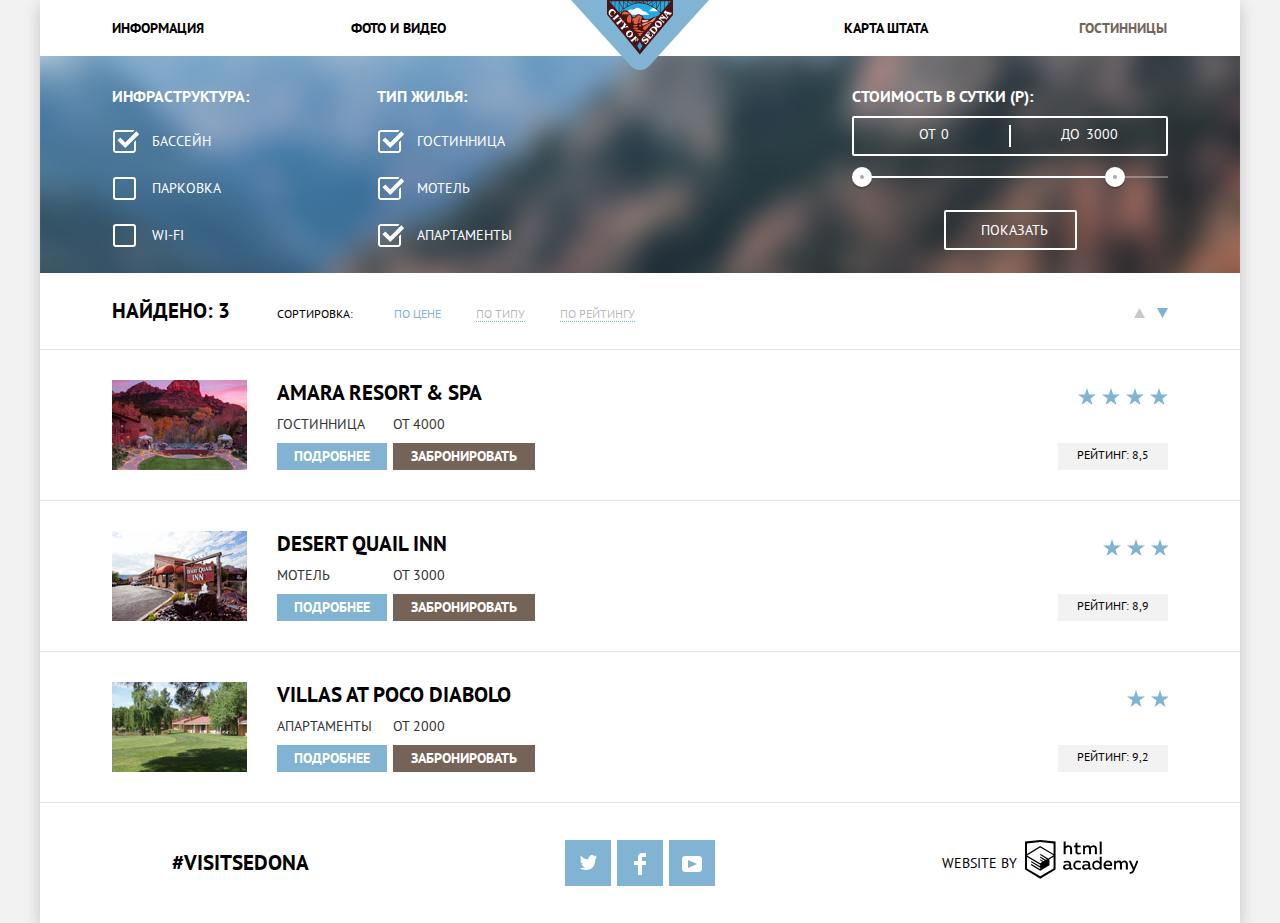
==== hotels.html @ 8a96e549 "декоративные элементы" ====
<!DOCTYPE html>
<html lang="ru">
	<head>
		<meta charset="utf-8">
		<title>HTML Academy: Седона</title>
		<link href="https://fonts.googleapis.com/css?family=PT+Sans:400,700&amp;subset=cyrillic" rel="stylesheet">
		<link href="css/normalize.css" rel="stylesheet">
		<link href="css/style.css" rel="stylesheet">
	</head>
	<body>
		<div class="container">
			<header class="page-header">
				<nav>
					<a href="index.html" aria-label="Главная страница" class="header-logo"><img src="img/logo.svg" width="138" height="70" alt="City of Sedona"></a>
					<ul class="main-navigation">
						<li><a href="#">Информация</a></li>
						<li><a href="#">Фото и видео</a></li>
						<li><a href="#">Карта штата</a></li>
						<li><a class="cite-navigation-current">Гостинницы</a></li>
					</ul>
				</nav>
			</header>

			<main>

				<h1 class="visually-hidden">Поиск отелей</h1>

				<section class="filter">
					<h2 class="visually-hidden">Фильтр поиска</h2>
					<form class="filters" action="https://echo.htmlacademy.ru" method="get">
						<div class="left-part">
							<div>
								<fieldset>
									<legend>Инфраструктура:</legend>
									<ul class="filter-checkboxes">
										<li>
											<label class="filter-checkbox">
												<input class="visually-hidden" type="checkbox" name="pool" checked>
												<svg version="1.1" xmlns="http://www.w3.org/2000/svg" xmlns:xlink="http://www.w3.org/1999/xlink" x="0px" y="0px" width="27px" height="23px" viewBox="0 0 27 23" enable-background="new 0 0 27 23" xml:space="preserve">
													<g id="Layer_1"></g>
													<g id="Layer_2">
														<g>
															<polygon points="7.285,7.486 4.456,10.315 12.239,18.098 26.171,4.166 23.343,1.337 12.239,12.439 		"/>
															<path d="M21,20c0,0.542-0.458,1-1,1H3c-0.542,0-1-0.458-1-1V3c0-0.542,0.458-1,1-1h16.908l1.585-1.585C21.051,0.158,20.545,0,20,0
																H3C1.35,0,0,1.35,0,3v17c0,1.65,1.35,3,3,3h17c1.65,0,3-1.35,3-3v-9.829l-2,2V20z"/>
														</g>
													</g>
												</svg>
												<span class="checkbox-indicator"></span>
												Бассейн
											</label>
										</li>
										<li>
											<label class="filter-checkbox">
												<input class="visually-hidden" type="checkbox" name="parking">
												<svg version="1.1" xmlns="http://www.w3.org/2000/svg" xmlns:xlink="http://www.w3.org/1999/xlink" x="0px" y="0px" width="27px" height="23px" viewBox="0 0 27 23" enable-background="new 0 0 27 23" xml:space="preserve">
													<g id="Layer_1"></g>
													<g id="Layer_2">
														<g>
															<polygon points="7.285,7.486 4.456,10.315 12.239,18.098 26.171,4.166 23.343,1.337 12.239,12.439 		"/>
															<path d="M21,20c0,0.542-0.458,1-1,1H3c-0.542,0-1-0.458-1-1V3c0-0.542,0.458-1,1-1h16.908l1.585-1.585C21.051,0.158,20.545,0,20,0
																H3C1.35,0,0,1.35,0,3v17c0,1.65,1.35,3,3,3h17c1.65,0,3-1.35,3-3v-9.829l-2,2V20z"/>
														</g>
													</g>
												</svg>
												<span class="checkbox-indicator"></span>
												Парковка
											</label>
										</li>
										<li>
											<label class="filter-checkbox">
												<input class="visually-hidden" type="checkbox" name="wifi">
												<svg version="1.1" xmlns="http://www.w3.org/2000/svg" xmlns:xlink="http://www.w3.org/1999/xlink" x="0px" y="0px" width="27px" height="23px" viewBox="0 0 27 23" enable-background="new 0 0 27 23" xml:space="preserve">
													<g id="Layer_1"></g>
													<g id="Layer_2">
														<g>
															<polygon points="7.285,7.486 4.456,10.315 12.239,18.098 26.171,4.166 23.343,1.337 12.239,12.439 		"/>
															<path d="M21,20c0,0.542-0.458,1-1,1H3c-0.542,0-1-0.458-1-1V3c0-0.542,0.458-1,1-1h16.908l1.585-1.585C21.051,0.158,20.545,0,20,0
																H3C1.35,0,0,1.35,0,3v17c0,1.65,1.35,3,3,3h17c1.65,0,3-1.35,3-3v-9.829l-2,2V20z"/>
														</g>
													</g>
												</svg>
												<span class="checkbox-indicator"></span>
												Wi-Fi
											</label>
										</li>
									</ul>
								</fieldset>
							</div>
							<div>
								<fieldset>
									<legend>Тип жилья:</legend>
									<ul class="filter-checkboxes">
										<li>
											<label class="filter-checkbox">
												<input class="visually-hidden" type="checkbox" name="hostel" checked>
												<svg version="1.1" xmlns="http://www.w3.org/2000/svg" xmlns:xlink="http://www.w3.org/1999/xlink" x="0px" y="0px" width="27px" height="23px" viewBox="0 0 27 23" enable-background="new 0 0 27 23" xml:space="preserve">
													<g id="Layer_1"></g>
													<g id="Layer_2">
														<g>
															<polygon points="7.285,7.486 4.456,10.315 12.239,18.098 26.171,4.166 23.343,1.337 12.239,12.439 		"/>
															<path d="M21,20c0,0.542-0.458,1-1,1H3c-0.542,0-1-0.458-1-1V3c0-0.542,0.458-1,1-1h16.908l1.585-1.585C21.051,0.158,20.545,0,20,0
																H3C1.35,0,0,1.35,0,3v17c0,1.65,1.35,3,3,3h17c1.65,0,3-1.35,3-3v-9.829l-2,2V20z"/>
														</g>
													</g>
												</svg>
												<span class="checkbox-indicator"></span>
												Гостинница
											</label>
										</li>
										<li>
											<label class="filter-checkbox">
												<input class="visually-hidden" type="checkbox" name="motel" checked>
												<svg version="1.1" xmlns="http://www.w3.org/2000/svg" xmlns:xlink="http://www.w3.org/1999/xlink" x="0px" y="0px" width="27px" height="23px" viewBox="0 0 27 23" enable-background="new 0 0 27 23" xml:space="preserve">
													<g id="Layer_1"></g>
													<g id="Layer_2">
														<g>
															<polygon points="7.285,7.486 4.456,10.315 12.239,18.098 26.171,4.166 23.343,1.337 12.239,12.439 		"/>
															<path d="M21,20c0,0.542-0.458,1-1,1H3c-0.542,0-1-0.458-1-1V3c0-0.542,0.458-1,1-1h16.908l1.585-1.585C21.051,0.158,20.545,0,20,0
																H3C1.35,0,0,1.35,0,3v17c0,1.65,1.35,3,3,3h17c1.65,0,3-1.35,3-3v-9.829l-2,2V20z"/>
														</g>
													</g>
												</svg>
												<span class="checkbox-indicator"></span>
												Мотель
											</label>
										</li>
										<li>
											<label class="filter-checkbox">
												<input class="visually-hidden" type="checkbox" name="apartments" checked>
												<svg version="1.1" xmlns="http://www.w3.org/2000/svg" xmlns:xlink="http://www.w3.org/1999/xlink" x="0px" y="0px" width="27px" height="23px" viewBox="0 0 27 23" enable-background="new 0 0 27 23" xml:space="preserve">
													<g id="Layer_1"></g>
													<g id="Layer_2">
														<g>
															<polygon points="7.285,7.486 4.456,10.315 12.239,18.098 26.171,4.166 23.343,1.337 12.239,12.439 		"/>
															<path d="M21,20c0,0.542-0.458,1-1,1H3c-0.542,0-1-0.458-1-1V3c0-0.542,0.458-1,1-1h16.908l1.585-1.585C21.051,0.158,20.545,0,20,0
																H3C1.35,0,0,1.35,0,3v17c0,1.65,1.35,3,3,3h17c1.65,0,3-1.35,3-3v-9.829l-2,2V20z"/>
														</g>
													</g>
												</svg>
												<span class="checkbox-indicator"></span>
												Апартаменты
											</label>
										</li>
									</ul>
								</fieldset>
							</div>
						</div>
						<div class="right-part">
							<div class="filter-range-title">Стоимость в сутки (р):</div>
							<div class="price-controls">
								<label class="min-price">от <input type="text" name="min-price" value="0"></label>
								<label class="max-price">до <input type="text" name="max-price" value="3000"></label>
							</div>
							<div class="range-controls">
								<div class="scale">
									<div class="bar"></div>
								</div>
								<div class="range-toggle range-toggle-min"></div>
								<div class="range-toggle range-toggle-max"></div>
							</div>
						<button class="btn-transparent" type="submit">Показать</button>
						</div>
					</form>
				</section>

				<section class="searching-results">
					<div class="results-preview">
						<h2 class="visually-hidden">Результаты поиска</h2>
						<strong>Найдено: 3</strong>
						<p>Сортировка:</p>
						<ul class="sorting">
							<li><a href="#" class="sorting-current">По цене</a></li>
							<li><a href="#">По типу</a></li>
							<li><a href="#">По рейтингу</a></li>
						</ul>
						<ul class="arrows">
							<li>
								<a href="#">
									<svg width="11px" height="10px">
										<polygon points="5.5,0 0,10 11,10 "/>
									</svg>
								</a>
							</li>
							<li>
								<a href="#">
									<svg width="11px" height="10px"  class="arrows-current">
										<polyline points="5.5,10 0,0 11,0 "/>
									</svg>
								</a>
							</li>
						</ul>
					</div>
					<ul class="hotels">
						<li class="amara-hotel">
							<img src="img/hotel-amara.jpg" width="135" height="90" alt="Amara Resort & SPA">
							<div class="hotel-about">
								<h3 class="hotel-name"><a href="#">Amara Resort & SPA</a></h3>
								<div class="info">
									<span>Гостинница</span>
									<span>От 4000</span>
								</div>
								<div class="bottom-string">
									<span class="details"><a href="#">Подробнее</a></span>
									<span class="reservation"><a href="#">Забронировать</a></span>
									<div class="stars-rating">
										<p class="stars-4">
											<span class="visually-hidden">4 звезды</span>
										</p>
										<p class="rating">Рейтинг: 8,5</p>
									</div>
								</div>
							</div>
						</li>
						<li class="desert-hotel">
							<img src="img/hotel-desert.jpg" width="135" height="90" alt="Desert Quail INN">
							<div class="hotel-about">
								<h3 class="hotel-name"><a href="#">Desert Quail INN</a></h3>
								<div class="info">
									<span>Мотель</span>
									<span>От 3000</span>
								</div>
								<div class="bottom-string">
									<span class="details"><a href="#">Подробнее</a></span>
									<span class="reservation"><a href="#">Забронировать</a></span>
									<div class="stars-rating">
										<p class="stars-3">
											<span class="visually-hidden">3 звезды</span>
										</p>
										<p class="rating">Рейтинг: 8,9</p>
									</div>
								</div>
							</div>
						</li>
						<li class="villas-hotel">
							<img src="img/hotel-villas.jpg" width="135" height="90" alt="Villas at Poco Diabolo">
							<div class="hotel-about">
								<h3 class="hotel-name"><a href="#">Villas at Poco Diabolo</a></h3>
								<div class="info">
									<span>Апартаменты</span>
									<span>От 2000</span>
								</div>
								<div class="bottom-string">
									<span class="details"><a href="#">Подробнее</a></span>
									<span class="reservation"><a href="#">Забронировать</a></span>
									<div class="stars-rating">
										<p class="stars-2">
											<span class="visually-hidden">2 звезды</span>
										</p>
										<p class="rating">Рейтинг: 9,2</p>
									</div>
								</div>
							</div>
						</li>
					</ul>
				</section>

			</main>

			<footer class="page-footer">
				<div class="small-phrase">
					<p><b>#visitsedona</b></p>
				</div>
				<div class="footer-social">
					<ul>
						<li>
							<a href="#" class="social-btn tw">
								<span class="visually-hidden">Twitter</span>
								<svg width="17px" height="15px">
									<path fill="#FFFFFF" d="M10.95,0.144c1.685-0.496,2.984,0.27,3.577,1.179c0.673-0.231,1.331-0.481,2.011-0.708
									c-0.004,0.861-0.522,1.513-0.857,1.768c0.685,0.17,1.304-0.491,1.304-0.491c-0.169,1-1.006,1.788-1.563,2.024
									c-0.231,6.75-3.175,11.217-10.077,11.082c-0.522,0,0.075,0-0.446,0c-0.41,0-4.164-0.46-4.898-1.887
									c2.271,0.196,3.893-0.422,4.693-1.177c-0.96-0.3-2.679-0.477-2.979-2.95C2.064,9.09,2.279,9.212,2.905,9.103
									C1.705,8.247,0.374,7.53,0.448,5.33c0.285,0.328,1.067,0.536,1.34,0.472c-0.703-0.241-1.97-3.36-0.894-4.952
									c1.818,1.854,3.735,3.606,7.152,3.773C8.254,2.33,9.183,0.793,10.95,0.144z"/>
								</svg>
							</a>
						</li>
						<li>
							<a href="#" class="social-btn fb">
								<span class="visually-hidden">Facebook</span>
								<svg width="12px" height="22px">
									<path fill="#FFFFFF" d="M12,4V0H8C5.791,0,4,1.791,4,4v4H0v4h4v10h4V12h4V8H8V4H12z"/>
								</svg>
							</a>
						</li>
						<li>
							<a href="#" class="social-btn yt">
								<span class="visually-hidden">Youtube</span>
								<svg width="20px" height="16px">
									<path fill="#FFFFFF" d="M17,0H3C1.35,0,0,1.35,0,3v10c0,1.65,1.35,3,3,3h14c1.65,0,3-1.35,3-3V3C20,1.35,18.65,0,17,0z
									 M6.027,11.998V4.002L15.014,8L6.027,11.998z"/>
								</svg>
							</a>
						</li>
					</ul>
				</div>
				<div class="copyright">
					<p>website by 
						<a href="https://htmlacademy.ru/intensive/htmlcss" class="HTMLacademy">
							<svg id="Layer_1" data-name="Layer 1" xmlns="http://www.w3.org/2000/svg" viewBox="0 0 113 39"><title>logo_name</title><path d="M401.93,351.51a2.07,2.07,0,0,0,.58-0.11v1.4a3.41,3.41,0,0,1-1.24.22,1.75,1.75,0,0,1-1.75-1,5.08,5.08,0,0,1-3.3,1.13c-1.59,0-3.06-.87-3.06-2.68,0-2.24,2.08-2.93,3.9-2.93a11.63,11.63,0,0,1,2.28.26v-0.31c0-1.09-.8-1.86-2.3-1.86a7.79,7.79,0,0,0-3.15.67v-1.79a10.72,10.72,0,0,1,3.35-.58c2.48,0,4,1.18,4,3.83v3.14A0.57,0.57,0,0,0,401.93,351.51Zm-6.76-1.19a1.42,1.42,0,0,0,1.64,1.29,3.56,3.56,0,0,0,2.53-1V349.1a10.21,10.21,0,0,0-1.9-.22C396.34,348.89,395.17,349.23,395.17,350.33Z" transform="translate(-355.09 -323.29)"/><path d="M408.15,343.91a5.29,5.29,0,0,1,2.7.67v1.79a4.28,4.28,0,0,0-2.42-.73,2.89,2.89,0,1,0,0,5.76,5.26,5.26,0,0,0,2.55-.67v1.8a6.58,6.58,0,0,1-2.9.6,4.42,4.42,0,0,1-4.72-4.54A4.54,4.54,0,0,1,408.15,343.91Z" transform="translate(-355.09 -323.29)"/><path d="M420.93,351.51a2.07,2.07,0,0,0,.58-0.11v1.4a3.41,3.41,0,0,1-1.24.22,1.75,1.75,0,0,1-1.75-1,5.08,5.08,0,0,1-3.3,1.13c-1.59,0-3.06-.87-3.06-2.68,0-2.24,2.08-2.93,3.9-2.93a11.63,11.63,0,0,1,2.28.26v-0.31c0-1.09-.8-1.86-2.3-1.86a7.79,7.79,0,0,0-3.15.67v-1.79a10.72,10.72,0,0,1,3.35-.58c2.48,0,4,1.18,4,3.83v3.14A0.57,0.57,0,0,0,420.93,351.51Zm-6.76-1.19a1.42,1.42,0,0,0,1.64,1.29,3.56,3.56,0,0,0,2.53-1V349.1a10.21,10.21,0,0,0-1.9-.22C415.33,348.89,414.17,349.23,414.17,350.33Z" transform="translate(-355.09 -323.29)"/><path d="M431.76,340.14V352.9H430v-1.39a4.07,4.07,0,0,1-3.35,1.62,4.62,4.62,0,0,1,0-9.22,4,4,0,0,1,3.15,1.37v-5.14h2ZM427,345.62a2.9,2.9,0,0,0,0,5.8,3,3,0,0,0,2.79-1.84v-2.13A3.06,3.06,0,0,0,427,345.62Z" transform="translate(-355.09 -323.29)"/><path d="M438.08,343.91c3.48,0,4.68,2.81,4.12,5.34h-6.58c0.22,1.57,1.75,2.22,3.35,2.22a6.41,6.41,0,0,0,2.77-.62v1.68a7.5,7.5,0,0,1-3.14.6c-2.68,0-5-1.53-5-4.61A4.39,4.39,0,0,1,438.08,343.91Zm0.09,1.62a2.39,2.39,0,0,0-2.57,2.26h4.85A2.06,2.06,0,0,0,438.17,345.53Z" transform="translate(-355.09 -323.29)"/><path d="M444.19,352.9v-8.75h1.73v1.09a4,4,0,0,1,2.92-1.33,3,3,0,0,1,2.73,1.4,4.33,4.33,0,0,1,3.06-1.4,3.21,3.21,0,0,1,3.32,3.52v5.47h-2v-5.41a1.67,1.67,0,0,0-1.73-1.84,2.94,2.94,0,0,0-2.17,1.18c0,0.2,0,.4,0,0.6v5.47h-2v-5.41a1.67,1.67,0,0,0-1.73-1.84,3.11,3.11,0,0,0-2.32,1.35v5.91h-2Z" transform="translate(-355.09 -323.29)"/><path d="M466.56,344.15h2l-4.1,9.93c-0.95,2.28-2.19,3-3.52,3a5,5,0,0,1-1.15-.15v-1.66a3,3,0,0,0,.89.13c0.95,0,1.66-.67,2.17-2l0.18-.44-4.16-8.82H461l3,6.6Z" transform="translate(-355.09 -323.29)"/><path d="M395.75,324.82v5a4,4,0,0,1,2.83-1.2,3.41,3.41,0,0,1,3.61,3.57v5.41h-2v-5.16a1.9,1.9,0,0,0-2-2.1,3.08,3.08,0,0,0-2.44,1.46v5.8h-2V324.82h2Z" transform="translate(-355.09 -323.29)"/><path d="M407.52,325.71v3.12h3.17v1.71h-3.17v4c0,1.15.53,1.53,1.66,1.53a4.71,4.71,0,0,0,1.77-.35v1.68a7.14,7.14,0,0,1-2.35.38,2.68,2.68,0,0,1-3-2.88v-4.38H404v-1.71h1.57v-2.64Z" transform="translate(-355.09 -323.29)"/><path d="M413.19,337.58v-8.75h1.73v1.09a4,4,0,0,1,2.92-1.33,3,3,0,0,1,2.73,1.4,4.33,4.33,0,0,1,3.06-1.4,3.21,3.21,0,0,1,3.32,3.52v5.47h-2v-5.41a1.67,1.67,0,0,0-1.73-1.84,2.94,2.94,0,0,0-2.17,1.18c0,0.2,0,.4,0,0.6v5.47h-2v-5.41a1.67,1.67,0,0,0-1.73-1.84,3.11,3.11,0,0,0-2.32,1.35v5.91h-2Z" transform="translate(-355.09 -323.29)"/><rect x="74.72" y="1.52" width="1.95" height="12.76"/><path d="M370.53,323.31l-0.16,0-15.28,1.6v28L370.37,362l15.28-9.09v-28Zm13.12,28.45-13.28,7.9-13.28-7.9V340.28l13.22,7.87,0,1.43-9.07-5.4v1.38l9.11,5.47,0,1.46-9.1-5.42v1.38l9.11,5.47h0l9.19-5.5v-1.39h0v-4.52l4.1-2.45v11.67Zm0-13.16L380,340.74h0l-1.68,1-8-4.76v1.38l6.84,4.07-0.06,0-0.15.09-1,.57-5.64-3.36v1.38l4.45,2.65-1.05.7,0,0-3.36-2v1.38l2.21,1.3-2.25,1.35-13.16-7.82,13.17-7.92h0Zm0-1.39-13.35-7.87h0l-13.2,7.86v-10.5l13.28-1.39,13.28,1.39v10.51Z" transform="translate(-355.09 -323.29)"/></svg>
							<span class="visually-hidden">HTMLacademy</span>
						</a>
					</p>
				</div>
			</footer>
		</div>
	</body>
</html>
---- css/style.css ----
body {
	margin: 0;
	padding: 0;

	font-family: "PT Sans", Arial, sans-serif;
	font-size: 14px;
	line-height: 21px;
	font-weight: 400;
	color: #333333;
	background-color: #f2f2f2;
	text-transform: uppercase;
}

.visually-hidden:not(:focus):not(:active),
input[type="checkbox"].visually-hidden,
input[type="radio"].visually-hidden {
	position: absolute;
	width: 1px;
	height: 1px;
	margin: -1px;
	border: 0;
	padding: 0;
	clip: rect(0 0 0 0);
	overflow: hidden;
}

.main-navigation,
.common-advantages,
.town-advantages,
.footer-social ul {
	padding: 0;
	margin: 0;
	list-style: none;
}

.container {
	width: 1200px;
	box-shadow: 0 5px 15px rgba(0, 1, 1, 0.2);
	margin: 0 auto;
	background-color: #ffffff;
}

.header-logo {
	position: absolute;
	left: 0;
	right: 0;
	width: 138px;
	margin: 0 auto;
}

.main-navigation {
	display: flex;
}

.main-navigation li {
	box-sizing: border-box;
	width: 239px;
	min-height: 56px;
	padding-top: 15px;
	padding-bottom: 15px;
}

.main-navigation li:nth-child(2) {
	margin-right: auto;
}

.main-navigation li:nth-child(3) {
	margin-left: auto;
}

.main-navigation li:first-child,
.main-navigation li:nth-child(2) {
	text-align: left;
	padding-left: 72px;
}

.main-navigation li:last-child,
.main-navigation li:nth-child(3) {
	text-align: right;
	padding-right: 73px;
}

.main-navigation a {
	line-height: 26px;
	font-weight: 700;
	color: #000000;
	text-decoration: none;
}

.main-navigation a:hover:not(.cite-navigation-current),
.main-navigation a:focus:not(.cite-navigation-current) {
	color: #81b3d2;
	transition: color 0.3s;
}

.main-navigation a:active:not(.cite-navigation-current) {
	color: rgba(0, 0, 0, 0.3);
}

.intro {
	padding-top: 76px;
	box-sizing: border-box;
	width: 100%;
	height: 509px;
	background-color: #1a2d35;
	background-image: url("../img/polygon.svg"), url("../img/sedona.jpg");
	background-repeat: no-repeat, no-repeat;
	background-position: 0 452px, 0 -56px;
	margin-bottom: 65px;
}

.intro img {
	display: block;
	width: 458px;
	height: 352px;
	margin: 0 auto;
}

.advantages b {
	display: block;
	width: 600px;
	text-align: center;
	margin: 0 auto;
	margin-bottom: 30px;
	font-size: 21px;
	line-height: 26px;
	font-weight: 700;
	color: #000000;
}

.advantages > p {
	font-size: 14px;
	line-height: 26px;
	font-weight: 400;
	text-align: center;
	margin-bottom: 55px;
}

.common-advantages li {
	background-color: #eeeeee;
}

.common-advantages .detailed {
	background-color: #81b3d2;
}

.town-advantages {
	background-color: #ffffff;
}

.common-advantages h3 {
	font-size: 21px;
	line-height: 21px;
	font-weight: 700;
	color: #000000;
}

.common-advantages span {
	display: block;
}

.description h3,
.description span,
.description p {
	color: #ffffff;
	text-align: center;
	margin: 0;
}

.description h3 {
	width: 155px;
	margin-bottom: 25px;
	align-self: center;
}

.description span {
	margin-bottom: 25px;
}

.detailed {
	display: flex;
	flex-wrap: wrap;
}

.detailed .description {
	display: flex;
	flex-direction: column;
	width: 33.333333%;
	box-sizing: border-box;
	padding: 50px 50px 40px 50px;
}

.detailed:nth-child(2) .description {
	padding: 48px;
}

.detailed:nth-child(2) {
	flex-direction: row-reverse;
}

.detailed img {
	width: 66.666666%;
}

.town-advantages {
	display: flex;
}

.town-advantages li {
	width: 33.3%;
	min-height: 330px;
	box-sizing: border-box;
	padding: 160px 72px 0 72px; 
	text-align: center;
	background-color: #ffffff;
	background-image: url("../img/town-advantages.png");
	background-repeat: no-repeat;
	background-position: 162px 60px;
}

.town-advantages li:nth-child(2) {
	background-position: -240px 60px;
}

.town-advantages li:last-child {
	background-position: -645px 56px;
}

.not-detailed {
	display: inline-flex;
	flex-direction: column;
	width: 33.35%;
	min-height: 256px;
	box-sizing: border-box;
	padding: 48px 50px 40px 50px;
	margin-right: -4px;
}

.not-detailed h3,
.not-detailed span,
.not-detailed p {
	text-align: center;
}

.not-detailed h3 {
	align-self: center;
	width: 150px;
}

.trip-planning {
	padding-top: 55px;
}

.trip-planning h2 {
	text-align: center;
	font-size: 30px;
	line-height: 36px;
	font-weight: 700;
	color: #000000;
}

.trip-planning p {
	text-align: center;
	font-size: 14px;
	line-height: 24px;
	font-weight: 400;
	color: #333333;
	margin-bottom: 52px;
}

.trip-planning > button {
	font-size: 21px;
	line-height: 26px;
	font-weight: 700;
	color: #ffffff;
	text-transform: inherit;
	background-color: #766357;
	border: none;
	display: block;
	margin: 0 auto;
	width: 568px;
	height: 86px;
}

.trip-planning > button:hover,
.trip-planning > button:focus {
	background-color: #604e43;
}

.trip-planning > button:active {
	color: rgba(255, 255, 255, 0.3);
	background-color: #503e33;
}

.searching-form {
	position: absolute;
	right: 0;
	left: 0;
	margin: 0 auto;
	padding: 55px;
	box-sizing: border-box;
	background-color: #ffffff;
	width: 568px;
	min-height: 395px;
	box-shadow: 0 0 15px 7px rgba(0, 0, 0, 0.15);
}

.entire-width {
	display: flex;
	justify-content: space-between;
	margin-bottom: 30px;
}

.entire-width div {
	position: relative;
}

.searching-form label {
	padding-top: 6px;
	padding-bottom: 6px;
}

.search-for-hotels label {
	font-size: 14px;
	line-height: 26px;
	font-weight: 700;
	color: #000000;
}

.search-for-hotels input {
	width: 346px;
	height: 38px;
	color: #000000;
	background-color: #f2f2f2;
	border: none;
	padding: 8px 9px 8px 13px;
	box-sizing: border-box;
}

.children-and-adults {
	display: flex;
	margin-bottom: 54px;
}

.children-and-adults .half-width {
	display: flex;
	justify-content: space-between;
	width: 50%;
	padding-right: 3px;
}

.children-and-adults .half-width:last-child {
	padding: 0;
	justify-content: flex-end;
}

.half-width:last-child label {
	margin-right: 27px;
}

.search-for-hotels input::placeholder {
	opacity: 1;
	font-size: 14px;
	line-height: 26px;
	font-weight: 700;
	color: #000000;
	text-transform: uppercase;
}

.search-for-hotels input[name="number"]::placeholder {
	text-align: center;
}

.search-for-hotels input:hover {
	background-color: #ebebeb;
}

.search-for-hotels input:active,
.search-for-hotels input:focus {
	outline: 0;
	background-color: #ffffff;
	border: 2px solid #e5e5e5;
}

.search-for-hotels button[type="button"] {
	border: 0;
	margin: 0;
	padding: 0;
	position: absolute;
}

.search-for-hotels .calendar {
	position: absolute;
	top: 7px;
	right: 7px;
	background-color: transparent;
}

.calendar svg {
	fill: #a9a9a9;
}

.calendar:hover svg,
.calendar:focus svg {
	fill: #000000;
}

.calendar:active svg {
	fill: #81b3d2;
}


.half-width .input-for-number {
	position: relative;
	display: flex;
	width: 114px;
}

.half-width input {
	width: 38px;
	margin: 0 auto;
}

.half-width .symbol {
	width: 38px;
	height: 38px;
	background-color: #f2f2f2;
}

.half-width .plus {
	position: absolute;
	top: 0px;
	left: 76px;
}

.symbol svg {
	stroke: #a9a9a9;
}

.symbol:hover svg,
.symbol:focus svg {
	stroke: #000000;
}

.symbol:active svg {
	stroke: #81b3d2;
}

.search-for-hotels input[name="number"] {
	padding: 0;
}

.search-for-hotels button[type="submit"] {
	width: 458px;
	height: 58px;
	text-transform: inherit;
	font-size: 21px;
	line-height: 26px;
	font-weight: 700;
	margin: 0 auto;
	color: #ffffff;
	background-color: #81b3d2;
	border: none;
}

.search-for-hotels button[type="submit"]:hover,
.search-for-hotels button[type="submit"]:focus {
	background-color: #669ec0;
}

.search-for-hotels button[type="submit"]:active {
	color: rgba(255, 255, 255, 0.3);
	background-color: #5496bd;
}

.map {
	width: 100%;
	height: 594px;
}

.page-footer {
	display: flex;
	box-sizing: border-box;
}

.page-footer div {
	width: 33.333333%;
	min-height: 120px;
	text-align: center;
	display: flex;
	justify-content: center;
	align-items: center;
}

.small-phrase p {
	padding: 0;
	margin: 0;
	box-sizing: border-box;
}

.page-footer b {
	font-size: 21px;
	line-height: 26px;
	font-weight: 700;
	color: #000000;
}

.footer-social ul {
	display: flex;
}

.footer-social li {
	margin-right: 6px;
}

.footer-social li:last-child {
	margin-right: 0;
}

.footer-social .social-btn {
	display: inline-block;
	box-sizing: border-box;
	text-align: center;
	width: 46px;
	height: 46px;
	background-color: #81b3d2;
}

.footer-social .tw {
	padding-top: 15px;
}

.footer-social .fb {
	padding-top: 13px;
}

.footer-social .yt {
	padding-top: 16px;
}

.footer-social .social-btn:hover,
.footer-social .social-btn:focus {
	background-color: #669ec0;
}

.footer-social .social-btn:active {
	background-color: #5496bd;
}

.social-btn:active svg {
	fill: #88b6d1;
	fill-opacity: 0.3;
}

.copyright p {
	display: flex;
	align-items: center;
	line-height: 26px;
	color: #000000;
}

.copyright a {
	margin-left: 8px;
}

.HTMLacademy svg {
	width: 113px;
	height: 39px;
	fill: #000000;
}

.HTMLacademy svg:hover,
.HTMLacademy svg:focus {
	fill: #81b3d2;
}

.HTMLacademy svg:active {
	fill: #bdbbbc;
}

.main-navigation .cite-navigation-current {
	color: #766357;
}

.filter {
	width: 100%;
	min-height: 217px;
	background-color: #5a87b0;
	background-image: url("../img/sedona-filtered.jpg");
	background-repeat: no-repeat;
	background-position: 0 -56px;
	background-size: cover;
}

.filters {
	display: flex;
	justify-content: space-between;
	padding-top: 30px;
	padding-left: 72px;
	padding-right: 72px;
	box-sizing: border-box;
}

.left-part {
	display: flex;
}

.right-part {
	width: 316px;
	margin: ;
	color: #ffffff;
}

.filter-range-title {
	margin-bottom: 9px;
	font-weight: 600;
	font-size: 16px;
	line-height: 21px;
}

.price-controls {
	position: relative;
	height: 36px;
	margin-bottom: 20px;
	font-size: 0;
	border: 2px solid #ffffff;
	border-radius: 2px;
}

.price-controls::after {
	content: "";
	position: absolute;
	top: 50%;
	left: 50%;
	width: 2px;
	height: 22px;
	background: #ffffff;
	transform: translate(-50%, -50%);
}

.price-controls label {
	display: inline-block;
	font-size: 14px;
	line-height: 38px;
	cursor: pointer;
}

.price-controls .min-price {
	margin-top: 5px;
	width: 90px;
	padding-left: 65px;
}

.price-controls .max-price {
	width: 90px;
	padding-left: 52px;
}

.price-controls input {
	width: 50px;
	margin: 0;
	color: inherit;
	font: inherit;
	background: none;
	border: none;
}

.range-controls {
	position: relative;
	margin-bottom: 32px;
}

.range-controls .scale {
	height: 2px;
	background: rgba(255, 255, 255, 0.3);
}

.range-controls .bar {
	width: 80%;
	height: 2px;
	background: #ffffff;
}

.range-toggle {
	position: absolute;
	top: -9px;
	width: 4px;
	height: 4px;
	background: #ababab;
	border: 8px solid #ffffff;
	border-radius: 50%;
	box-shadow: 0 2px 1px 0 rgba(0, 1, 1, 0.2);
	cursor: pointer;
}

.range-toggle:hover {
	transform: scale(1.1);
}

.range-toggle-min {
	left: 0;
}

.range-toggle-max {
	left: 80%;
}

.btn-transparent {
	display: block;
	margin: 0 auto;
	padding: 6px 35px;
	font-size: 14px;
	line-height: 20px;
	color: #ffffff;
	text-transform: uppercase;
	background: transparent;
	border: 2px solid #ffffff;
	border-radius: 2px;
	cursor: pointer;
}

.btn-transparent:hover {
	color: #000000;
	background: #ffffff;
}

.filters fieldset {
	border: 0;
	margin: 0;
	padding: 0;
}

.left-part fieldset {
	width: 195px;
	margin-right: 70px;
}

.filters legend {
	font-size: 16px;
	line-height: 21px;
	font-weight: 700;
	color: #ffffff;
}

.filters label {
	font-size: 14px;
	line-height: 21px;
	font-weight: 400;
	color: #ffffff;
}

.filters .filter-checkboxes {
	list-style: none;
	display: flex;
	flex-direction: column;
	justify-content: space-between;
	min-height: 115px;
	margin-top: 24px;
	margin-bottom: 0;
}

.filters button {
	text-transform: uppercase;
	color: #ffffff;
	background-color: transparent;
	border: 2px solid #ffffff;
	margin-left: auto;
	margin-right: auto;
	width: 133px;
	height: 40px;
	box-sizing: border-box;
}

.filters button:hover,
.filters button:focus {
	color: #000000;
	background-color: #ffffff;
}

.filter-checkbox {
	position: relative;
}

.filter-checkbox input[type="checkbox"] ~ .checkbox-indicator {
	position: absolute;
	top: -2px;
	left: -39px;
	width: 19px;
	height: 19px;
	border: 2px solid #ffffff;
	border-radius: 3px;
}

/*.filter-checkbox input[type="checkbox"]:checked + .checkbox-indicator::before {
	content: "";
	position: absolute;
	top: 6px;
	left: 6px;
	width: 26px;
	height: 5px;
	background-color: #ffffff;
	transform: rotate(-45deg);
}

.filter-checkbox input[type="checkbox"]:checked + .checkbox-indicator::after {
	content: "";
	position: absolute;
	top: 5.7px;
	left: 3.9px;
	width: 5px;
	height: 10px;
	background-color: #ffffff;
	transform: rotate(-45deg);
}*/

.filter-checkbox svg {
	display: none;
}

.filter-checkbox input[type="checkbox"]:checked + svg {
	display: block;
	position: absolute;
	top: -2px;
	left: -39px;
	fill: #ffffff;
}

.filter-checkbox input[type="checkbox"]:checked ~ .checkbox-indicator {
	border: none;
}

.filter-checkbox input[type="checkbox"]:disabled ~ .checkbox-indicator {
	border-color: #6a6a6a;
}

.filter-checkbox input[type="checkbox"]:disabled ~ svg {
	fill: #6a6a6a;
}

.results-preview {
	display: flex;
	align-items: baseline;
	padding: 25px 72px;
	box-sizing: border-box;
	border-bottom: 1px solid #e5e5e5;
}

.results-preview ul,
.results-preview p,
.results-preview strong {
	padding: 0;
	margin: 0;
}

.results-preview ul {
	display: flex;
}

.searching-results strong {
	font-size: 21px;
	line-height: 26px;
	font-weight: 700;
	color: #000000;
	margin-right: 47px;
}

.searching-results p {
	font-size: 12px;
	line-height: 18px;
	color: #000000;
	margin-right: 41px;
}

.sorting li {
	margin-right: 35px;
}

.sorting li:last-child {
	margin-right: 0;
}

.sorting,
.arrows,
.hotels {
	list-style: none;
}

.sorting a {
	text-decoration: none;
	font-size: 12px;
	line-height: 18px;
	color: rgba(0, 0, 0, 0.3);
	border-bottom: 1px dotted #81b3d2;
}

.sorting a:hover,
.sorting a:focus {
	color: #81b3d2;
}

.sorting a:active {
	border: none;
	color: #000000;
}

.sorting .sorting-current {
	color: #81b3d2;
	border: none;
}

.results-preview .arrows {
	margin-left: auto;
}

.arrows li:first-child {
	margin-right: 12px;
}

.arrows svg {
	fill: #cacaca;
}

.arrows svg:hover,
.arrows svg:focus {
	fill: #231f20;
}

.arrows svg:active,
.arrows .arrows-current {
	fill: #81b3d2;
}

.hotels {
	padding: 0;
	margin: 0;
}

.hotels li {
	display: flex;
	padding: 30px 72px;
	border-bottom: 1px solid #e5e5e5;
}

.hotels img {
	width: 135px;
	height: 90px;
	margin-right: 30px;
}

.hotel-about {
	flex-grow: 1;
	display: flex;
	flex-direction: column;
	justify-content: space-between;
	position: relative;
}

.hotel-about .hotel-name {
	margin: 0;
	margin-right: auto;
}

.hotel-name a {
	font-size: 21px;
	line-height: 26px;
	font-weight: 700;
	color: #000000;
	text-decoration: none;
}

.hotel-name a:hover,
.hotel-name a:focus {
	color: #81b3d2;
}

.hotel-name a:active {
	color: rgba(0, 0, 0, 0.3);
}

.info {
	display: flex;
}

.info span {
	display: inline-block;
	width: 110px;
	margin-right: 6px;
}

.bottom-string {
	display: flex;
}

.details {
	margin-right: 6px;
}

.details a {
	display: block;
	width: 110px;
	height: 27px;
	text-align: center;
	font-weight: 700;
	color: #ffffff;
	background-color: #81b3d2;
	padding: 3px 0;
	box-sizing: border-box;
	text-decoration: none;
}

.details a:hover,
.details a:focus {
	background-color: #669ec0;
}

.details a:active {
	color: rgba(255, 255, 255, 0.3);
	background-color: #5496bd;
}

.reservation a {
	display: block;
	width: 142px;
	height: 27px;
	text-align: center;
	font-weight: 700;
	color: #ffffff;
	background-color: #766357;
	padding: 3px 0;
	box-sizing: border-box;
	text-decoration: none;
}

.reservation a:hover,
.reservation a:focus {
	background-color: #604e43;
}

.reservation a:active {
	color: rgba(255, 255, 255, 0.3);
	background-color: #503e33;
}

.bottom-string .stars-rating {
	position: relative;
	margin-left: auto;
	display: block;
	width: 110px;
	height: 27px;
	padding: 3px 0;
	box-sizing: border-box;
	text-align: center;
	color: #666666;
	background-color: #f2f2f2;
}

.stars-rating p {
	margin: 0;
}

.stars-4 {
	position: absolute;
	top: -55px;
	right: 0px;
	width: 90px;
	height: 17px;
	background-image:
		url(../img/star.svg),
		url(../img/star.svg),
		url(../img/star.svg),
		url(../img/star.svg);
	background-repeat: no-repeat;
	background-position:
		0 0,
		24px 0,
		48px 0,
		72px 0;
}

.stars-3 {
	position: absolute;
	top: -55px;
	right: 0px;
	width: 65px;
	height: 17px;
	background-image:
		url(../img/star.svg),
		url(../img/star.svg),
		url(../img/star.svg);
	background-repeat: no-repeat;
	background-position:
		0 0,
		24px 0,
		48px 0;
}

.stars-2 {
	position: absolute;
	top: -55px;
	right: 0px;
	width: 41px;
	height: 17px;
	background-image:
		url(../img/star.svg),
		url(../img/star.svg);
	background-repeat: no-repeat;
	background-position:
		0 0,
		24px 0;
}
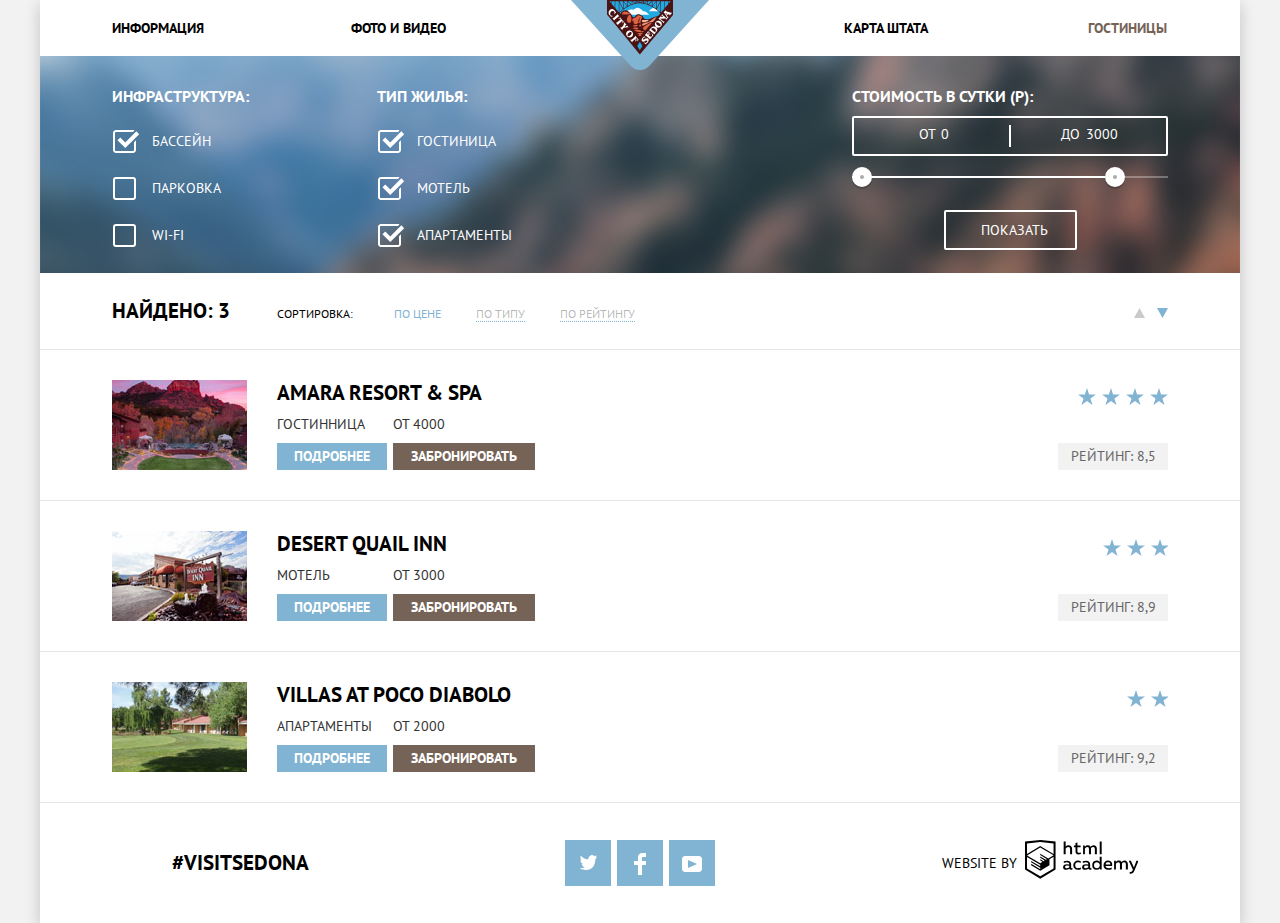
==== commit 32284f2b: "Доработки" ====
--- a/hotels.html
+++ b/hotels.html
@@ -16,7 +16,7 @@
 						<li><a href="#">Информация</a></li>
 						<li><a href="#">Фото и видео</a></li>
 						<li><a href="#">Карта штата</a></li>
-						<li><a class="cite-navigation-current">Гостинницы</a></li>
+						<li><a class="cite-navigation-current">Гостиницы</a></li>
 					</ul>
 				</nav>
 			</header>
@@ -37,8 +37,8 @@
 											<label class="filter-checkbox">
 												<input class="visually-hidden" type="checkbox" name="pool" checked>
 												<svg version="1.1" xmlns="http://www.w3.org/2000/svg" xmlns:xlink="http://www.w3.org/1999/xlink" x="0px" y="0px" width="27px" height="23px" viewBox="0 0 27 23" enable-background="new 0 0 27 23" xml:space="preserve">
-													<g id="Layer_1"></g>
-													<g id="Layer_2">
+													<g></g>
+													<g>
 														<g>
 															<polygon points="7.285,7.486 4.456,10.315 12.239,18.098 26.171,4.166 23.343,1.337 12.239,12.439 		"/>
 															<path d="M21,20c0,0.542-0.458,1-1,1H3c-0.542,0-1-0.458-1-1V3c0-0.542,0.458-1,1-1h16.908l1.585-1.585C21.051,0.158,20.545,0,20,0
@@ -54,8 +54,8 @@
 											<label class="filter-checkbox">
 												<input class="visually-hidden" type="checkbox" name="parking">
 												<svg version="1.1" xmlns="http://www.w3.org/2000/svg" xmlns:xlink="http://www.w3.org/1999/xlink" x="0px" y="0px" width="27px" height="23px" viewBox="0 0 27 23" enable-background="new 0 0 27 23" xml:space="preserve">
-													<g id="Layer_1"></g>
-													<g id="Layer_2">
+													<g></g>
+													<g>
 														<g>
 															<polygon points="7.285,7.486 4.456,10.315 12.239,18.098 26.171,4.166 23.343,1.337 12.239,12.439 		"/>
 															<path d="M21,20c0,0.542-0.458,1-1,1H3c-0.542,0-1-0.458-1-1V3c0-0.542,0.458-1,1-1h16.908l1.585-1.585C21.051,0.158,20.545,0,20,0
@@ -71,8 +71,8 @@
 											<label class="filter-checkbox">
 												<input class="visually-hidden" type="checkbox" name="wifi">
 												<svg version="1.1" xmlns="http://www.w3.org/2000/svg" xmlns:xlink="http://www.w3.org/1999/xlink" x="0px" y="0px" width="27px" height="23px" viewBox="0 0 27 23" enable-background="new 0 0 27 23" xml:space="preserve">
-													<g id="Layer_1"></g>
-													<g id="Layer_2">
+													<g></g>
+													<g>
 														<g>
 															<polygon points="7.285,7.486 4.456,10.315 12.239,18.098 26.171,4.166 23.343,1.337 12.239,12.439 		"/>
 															<path d="M21,20c0,0.542-0.458,1-1,1H3c-0.542,0-1-0.458-1-1V3c0-0.542,0.458-1,1-1h16.908l1.585-1.585C21.051,0.158,20.545,0,20,0
@@ -95,25 +95,25 @@
 											<label class="filter-checkbox">
 												<input class="visually-hidden" type="checkbox" name="hostel" checked>
 												<svg version="1.1" xmlns="http://www.w3.org/2000/svg" xmlns:xlink="http://www.w3.org/1999/xlink" x="0px" y="0px" width="27px" height="23px" viewBox="0 0 27 23" enable-background="new 0 0 27 23" xml:space="preserve">
-													<g id="Layer_1"></g>
-													<g id="Layer_2">
-														<g>
-															<polygon points="7.285,7.486 4.456,10.315 12.239,18.098 26.171,4.166 23.343,1.337 12.239,12.439 		"/>
-															<path d="M21,20c0,0.542-0.458,1-1,1H3c-0.542,0-1-0.458-1-1V3c0-0.542,0.458-1,1-1h16.908l1.585-1.585C21.051,0.158,20.545,0,20,0
-																H3C1.35,0,0,1.35,0,3v17c0,1.65,1.35,3,3,3h17c1.65,0,3-1.35,3-3v-9.829l-2,2V20z"/>
-														</g>
-													</g>
-												</svg>
-												<span class="checkbox-indicator"></span>
-												Гостинница
+													<g></g>
+													<g>
+														<g>
+															<polygon points="7.285,7.486 4.456,10.315 12.239,18.098 26.171,4.166 23.343,1.337 12.239,12.439 		"/>
+															<path d="M21,20c0,0.542-0.458,1-1,1H3c-0.542,0-1-0.458-1-1V3c0-0.542,0.458-1,1-1h16.908l1.585-1.585C21.051,0.158,20.545,0,20,0
+																H3C1.35,0,0,1.35,0,3v17c0,1.65,1.35,3,3,3h17c1.65,0,3-1.35,3-3v-9.829l-2,2V20z"/>
+														</g>
+													</g>
+												</svg>
+												<span class="checkbox-indicator"></span>
+												Гостиница
 											</label>
 										</li>
 										<li>
 											<label class="filter-checkbox">
 												<input class="visually-hidden" type="checkbox" name="motel" checked>
 												<svg version="1.1" xmlns="http://www.w3.org/2000/svg" xmlns:xlink="http://www.w3.org/1999/xlink" x="0px" y="0px" width="27px" height="23px" viewBox="0 0 27 23" enable-background="new 0 0 27 23" xml:space="preserve">
-													<g id="Layer_1"></g>
-													<g id="Layer_2">
+													<g></g>
+													<g>
 														<g>
 															<polygon points="7.285,7.486 4.456,10.315 12.239,18.098 26.171,4.166 23.343,1.337 12.239,12.439 		"/>
 															<path d="M21,20c0,0.542-0.458,1-1,1H3c-0.542,0-1-0.458-1-1V3c0-0.542,0.458-1,1-1h16.908l1.585-1.585C21.051,0.158,20.545,0,20,0
@@ -129,8 +129,8 @@
 											<label class="filter-checkbox">
 												<input class="visually-hidden" type="checkbox" name="apartments" checked>
 												<svg version="1.1" xmlns="http://www.w3.org/2000/svg" xmlns:xlink="http://www.w3.org/1999/xlink" x="0px" y="0px" width="27px" height="23px" viewBox="0 0 27 23" enable-background="new 0 0 27 23" xml:space="preserve">
-													<g id="Layer_1"></g>
-													<g id="Layer_2">
+													<g></g>
+													<g>
 														<g>
 															<polygon points="7.285,7.486 4.456,10.315 12.239,18.098 26.171,4.166 23.343,1.337 12.239,12.439 		"/>
 															<path d="M21,20c0,0.542-0.458,1-1,1H3c-0.542,0-1-0.458-1-1V3c0-0.542,0.458-1,1-1h16.908l1.585-1.585C21.051,0.158,20.545,0,20,0
@@ -184,7 +184,7 @@
 							</li>
 							<li>
 								<a href="#">
-									<svg width="11px" height="10px"  class="arrows-current">
+									<svg width="11px" height="10px" class="arrows-current">
 										<polyline points="5.5,10 0,0 11,0 "/>
 									</svg>
 								</a>
@@ -257,7 +257,7 @@
 
 			</main>
 
-			<footer class="page-footer">
+			<footer class="inner-page-footer">
 				<div class="small-phrase">
 					<p><b>#visitsedona</b></p>
 				</div>
--- a/css/style.css
+++ b/css/style.css
@@ -479,11 +479,22 @@
 }
 
 .page-footer {
-	display: flex;
-	box-sizing: border-box;
-}
-
-.page-footer div {
+	position: absolute;
+	margin-top: -120px;
+	width: 1200px;
+	min-height: 120px;
+	background-color: rgba(255, 255, 255, 0.9);
+	display: flex;
+	box-sizing: border-box;
+}
+
+.inner-page-footer {
+	display: flex;
+	box-sizing: border-box;
+}
+
+.page-footer div,
+.inner-page-footer div {
 	width: 33.333333%;
 	min-height: 120px;
 	text-align: center;
@@ -498,7 +509,8 @@
 	box-sizing: border-box;
 }
 
-.page-footer b {
+.page-footer b,
+.inner-page-footer b {
 	font-size: 21px;
 	line-height: 26px;
 	font-weight: 700;
@@ -1109,3 +1121,9 @@
 		24px 0;
 }
 
+.stars-rating .rating {
+	font-size: 14px;
+	line-height: 21px;
+	color: #666666;
+}
+
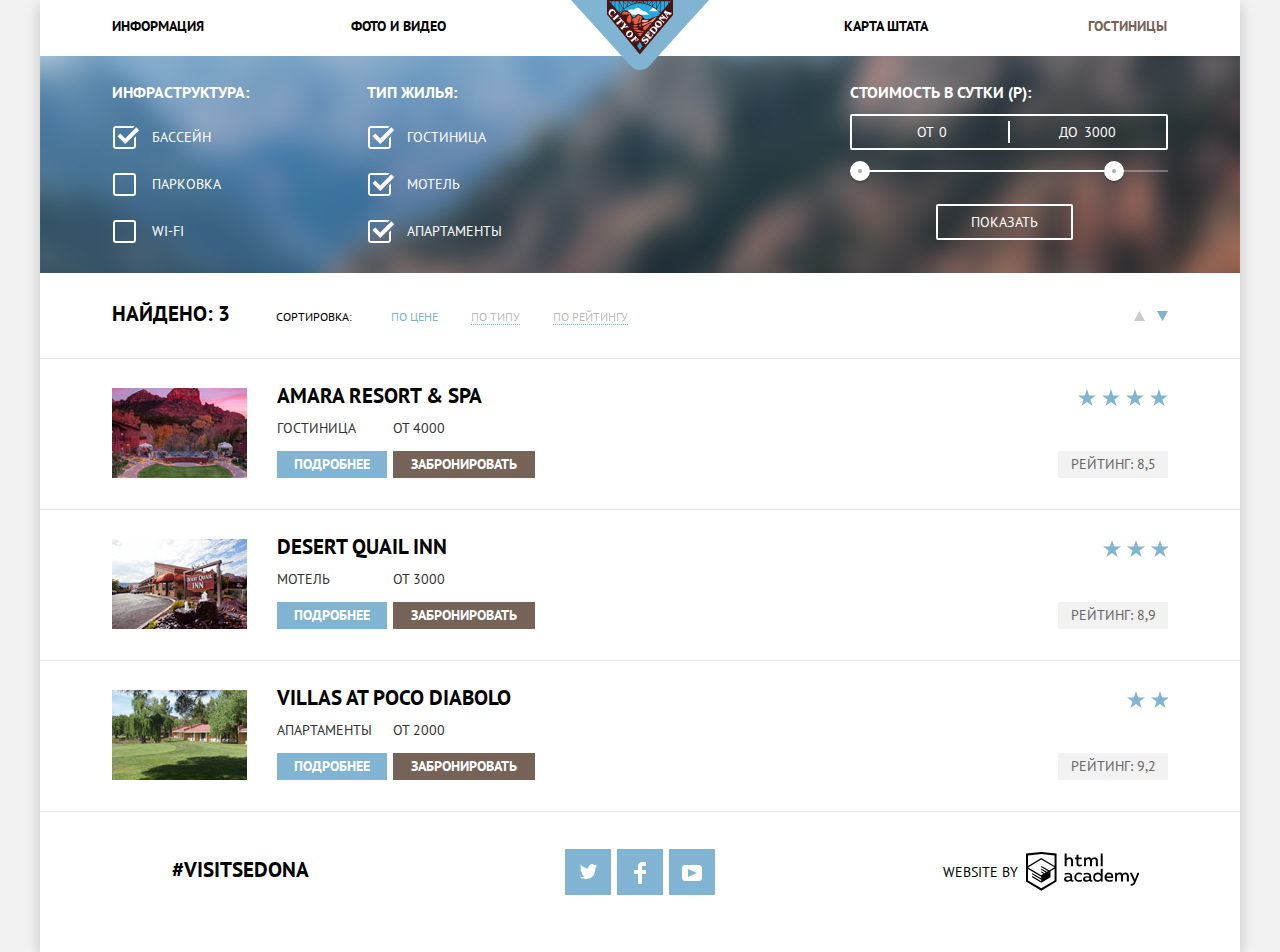
==== commit b2130128: "pixel perfect в отелях" ====
--- a/hotels.html
+++ b/hotels.html
@@ -159,7 +159,7 @@
 								<div class="range-toggle range-toggle-min"></div>
 								<div class="range-toggle range-toggle-max"></div>
 							</div>
-						<button class="btn-transparent" type="submit">Показать</button>
+							<button class="btn-transparent" type="submit">Показать</button>
 						</div>
 					</form>
 				</section>
@@ -197,7 +197,7 @@
 							<div class="hotel-about">
 								<h3 class="hotel-name"><a href="#">Amara Resort & SPA</a></h3>
 								<div class="info">
-									<span>Гостинница</span>
+									<span>Гостиница</span>
 									<span>От 4000</span>
 								</div>
 								<div class="bottom-string">
--- a/css/style.css
+++ b/css/style.css
@@ -35,7 +35,8 @@
 
 .container {
 	width: 1200px;
-	box-shadow: 0 5px 15px rgba(0, 1, 1, 0.2);
+	-webkit-box-shadow: 0 5px 15px rgba(0, 1, 1, 0.2);
+			box-shadow: 0 5px 15px rgba(0, 1, 1, 0.2);
 	margin: 0 auto;
 	background-color: #ffffff;
 }
@@ -49,14 +50,17 @@
 }
 
 .main-navigation {
+	display: -webkit-box;
+	display: -ms-flexbox;
 	display: flex;
 }
 
 .main-navigation li {
-	box-sizing: border-box;
+	-webkit-box-sizing: border-box;
+			box-sizing: border-box;
 	width: 239px;
 	min-height: 56px;
-	padding-top: 15px;
+	padding-top: 13px;
 	padding-bottom: 15px;
 }
 
@@ -90,6 +94,8 @@
 .main-navigation a:hover:not(.cite-navigation-current),
 .main-navigation a:focus:not(.cite-navigation-current) {
 	color: #81b3d2;
+	-webkit-transition: color 0.3s;
+	-o-transition: color 0.3s;
 	transition: color 0.3s;
 }
 
@@ -99,14 +105,15 @@
 
 .intro {
 	padding-top: 76px;
-	box-sizing: border-box;
+	-webkit-box-sizing: border-box;
+			box-sizing: border-box;
 	width: 100%;
 	height: 509px;
 	background-color: #1a2d35;
 	background-image: url("../img/polygon.svg"), url("../img/sedona.jpg");
 	background-repeat: no-repeat, no-repeat;
-	background-position: 0 452px, 0 -56px;
-	margin-bottom: 65px;
+	background-position: 0 452px, 0 -55px;
+	margin-bottom: 58px;
 }
 
 .intro img {
@@ -121,7 +128,7 @@
 	width: 600px;
 	text-align: center;
 	margin: 0 auto;
-	margin-bottom: 30px;
+	margin-bottom: 27px;
 	font-size: 21px;
 	line-height: 26px;
 	font-weight: 700;
@@ -133,7 +140,7 @@
 	line-height: 26px;
 	font-weight: 400;
 	text-align: center;
-	margin-bottom: 55px;
+	margin-bottom: 52px;
 }
 
 .common-advantages li {
@@ -170,32 +177,42 @@
 .description h3 {
 	width: 155px;
 	margin-bottom: 25px;
-	align-self: center;
+	-ms-flex-item-align: center;
+		-ms-grid-row-align: center;
+		align-self: center;
 }
 
 .description span {
-	margin-bottom: 25px;
+	margin-bottom: 20px;
 }
 
 .detailed {
-	display: flex;
-	flex-wrap: wrap;
+	display: -webkit-box;
+	display: -ms-flexbox;
+	display: flex;
+	-ms-flex-wrap: wrap;
+		flex-wrap: wrap;
 }
 
 .detailed .description {
-	display: flex;
-	flex-direction: column;
+	display: -webkit-box;
+	display: -ms-flexbox;
+	display: flex;
+	-webkit-box-orient: vertical;
+	-webkit-box-direction: normal;
+		-ms-flex-direction: column;
+			flex-direction: column;
 	width: 33.333333%;
-	box-sizing: border-box;
-	padding: 50px 50px 40px 50px;
-}
-
-.detailed:nth-child(2) .description {
-	padding: 48px;
+	-webkit-box-sizing: border-box;
+			box-sizing: border-box;
+	padding: 46px 48px 30px 48px;
 }
 
 .detailed:nth-child(2) {
-	flex-direction: row-reverse;
+	-webkit-box-orient: horizontal;
+	-webkit-box-direction: reverse;
+		-ms-flex-direction: row-reverse;
+			flex-direction: row-reverse;
 }
 
 .detailed img {
@@ -203,37 +220,55 @@
 }
 
 .town-advantages {
+	display: -webkit-box;
+	display: -ms-flexbox;
 	display: flex;
 }
 
 .town-advantages li {
 	width: 33.3%;
 	min-height: 330px;
-	box-sizing: border-box;
-	padding: 160px 72px 0 72px; 
+	-webkit-box-sizing: border-box;
+			box-sizing: border-box;
+	padding: 139px 48px 0 48px; 
 	text-align: center;
 	background-color: #ffffff;
 	background-image: url("../img/town-advantages.png");
 	background-repeat: no-repeat;
-	background-position: 162px 60px;
+	background-position: 162px 56px;
 }
 
 .town-advantages li:nth-child(2) {
-	background-position: -240px 60px;
+	background-position: -237px 56px;
 }
 
 .town-advantages li:last-child {
-	background-position: -645px 56px;
+	background-position: -637px 56px;
+}
+
+.town-advantages h3 {
+	margin-bottom: 24px;
 }
 
 .not-detailed {
+	display: -webkit-inline-box;
+	display: -ms-inline-flexbox;
 	display: inline-flex;
-	flex-direction: column;
+	-webkit-box-orient: vertical;
+	-webkit-box-direction: normal;
+		-ms-flex-direction: column;
+			flex-direction: column;
 	width: 33.35%;
 	min-height: 256px;
-	box-sizing: border-box;
-	padding: 48px 50px 40px 50px;
+	-webkit-box-sizing: border-box;
+			box-sizing: border-box;
+	padding: 25px 70px 40px 70px;
 	margin-right: -4px;
+}
+
+.not-detailed:last-child {
+	padding-left: 72px;
+	padding-right: 72px;
 }
 
 .not-detailed h3,
@@ -243,12 +278,19 @@
 }
 
 .not-detailed h3 {
-	align-self: center;
+	-ms-flex-item-align: center;
+		-ms-grid-row-align: center;
+		align-self: center;
 	width: 150px;
+	margin-bottom: 24px;
+}
+
+.not-detailed span {
+	margin-bottom: 7px;
 }
 
 .trip-planning {
-	padding-top: 55px;
+	padding-top: 25px;
 }
 
 .trip-planning h2 {
@@ -265,7 +307,7 @@
 	line-height: 24px;
 	font-weight: 400;
 	color: #333333;
-	margin-bottom: 52px;
+	margin-bottom: 47px;
 }
 
 .trip-planning > button {
@@ -298,16 +340,26 @@
 	left: 0;
 	margin: 0 auto;
 	padding: 55px;
-	box-sizing: border-box;
+	-webkit-box-sizing: border-box;
+			box-sizing: border-box;
 	background-color: #ffffff;
 	width: 568px;
 	min-height: 395px;
-	box-shadow: 0 0 15px 7px rgba(0, 0, 0, 0.15);
+	-webkit-box-shadow: 0 0 15px 0 rgba(0, 0, 0, 0.15);
+			box-shadow: 0 0 15px 0 rgba(0, 0, 0, 0.15);
 }
 
 .entire-width {
-	display: flex;
-	justify-content: space-between;
+	display: -webkit-box;
+	display: -ms-flexbox;
+	display: flex;
+	-webkit-box-pack: justify;
+		-ms-flex-pack: justify;
+			justify-content: space-between;
+	margin-bottom: 28px;
+}
+
+.entire-width:nth-child(2) {
 	margin-bottom: 30px;
 }
 
@@ -333,29 +385,65 @@
 	color: #000000;
 	background-color: #f2f2f2;
 	border: none;
-	padding: 8px 9px 8px 13px;
-	box-sizing: border-box;
+	padding: 6px 9px 6px 13px;
+	-webkit-box-sizing: border-box;
+			box-sizing: border-box;
 }
 
 .children-and-adults {
+	display: -webkit-box;
+	display: -ms-flexbox;
 	display: flex;
 	margin-bottom: 54px;
 }
 
 .children-and-adults .half-width {
-	display: flex;
-	justify-content: space-between;
+	display: -webkit-box;
+	display: -ms-flexbox;
+	display: flex;
+	-webkit-box-pack: justify;
+		-ms-flex-pack: justify;
+			justify-content: space-between;
 	width: 50%;
-	padding-right: 3px;
+	margin-right: 3px;
 }
 
 .children-and-adults .half-width:last-child {
-	padding: 0;
-	justify-content: flex-end;
+	margin: 0;
+	-webkit-box-pack: end;
+		-ms-flex-pack: end;
+			justify-content: flex-end;
 }
 
 .half-width:last-child label {
 	margin-right: 27px;
+}
+
+.search-for-hotels input::-webkit-input-placeholder {
+	opacity: 1;
+	font-size: 14px;
+	line-height: 26px;
+	font-weight: 700;
+	color: #000000;
+	text-transform: uppercase;
+}
+
+.search-for-hotels input:-ms-input-placeholder {
+	opacity: 1;
+	font-size: 14px;
+	line-height: 26px;
+	font-weight: 700;
+	color: #000000;
+	text-transform: uppercase;
+}
+
+.search-for-hotels input::-ms-input-placeholder {
+	opacity: 1;
+	font-size: 14px;
+	line-height: 26px;
+	font-weight: 700;
+	color: #000000;
+	text-transform: uppercase;
 }
 
 .search-for-hotels input::placeholder {
@@ -365,6 +453,18 @@
 	font-weight: 700;
 	color: #000000;
 	text-transform: uppercase;
+}
+
+.search-for-hotels input[name="number"]::-webkit-input-placeholder {
+	text-align: center;
+}
+
+.search-for-hotels input[name="number"]:-ms-input-placeholder {
+	text-align: center;
+}
+
+.search-for-hotels input[name="number"]::-ms-input-placeholder {
+	text-align: center;
 }
 
 .search-for-hotels input[name="number"]::placeholder {
@@ -391,8 +491,8 @@
 
 .search-for-hotels .calendar {
 	position: absolute;
-	top: 7px;
-	right: 7px;
+	top: 8px;
+	right: 8px;
 	background-color: transparent;
 }
 
@@ -412,6 +512,8 @@
 
 .half-width .input-for-number {
 	position: relative;
+	display: -webkit-box;
+	display: -ms-flexbox;
 	display: flex;
 	width: 114px;
 }
@@ -419,12 +521,15 @@
 .half-width input {
 	width: 38px;
 	margin: 0 auto;
+	padding: 5px 1px;
 }
 
 .half-width .symbol {
 	width: 38px;
 	height: 38px;
 	background-color: #f2f2f2;
+	padding: 5px;
+
 }
 
 .half-width .plus {
@@ -444,10 +549,6 @@
 
 .symbol:active svg {
 	stroke: #81b3d2;
-}
-
-.search-for-hotels input[name="number"] {
-	padding: 0;
 }
 
 .search-for-hotels button[type="submit"] {
@@ -480,33 +581,39 @@
 
 .page-footer {
 	position: absolute;
-	margin-top: -120px;
+	margin-top: -127px;
 	width: 1200px;
-	min-height: 120px;
+	min-height: 140px;
 	background-color: rgba(255, 255, 255, 0.9);
-	display: flex;
-	box-sizing: border-box;
+	display: -webkit-box;
+	display: -ms-flexbox;
+	display: flex;
+	-webkit-box-sizing: border-box;
+			box-sizing: border-box;
 }
 
 .inner-page-footer {
-	display: flex;
-	box-sizing: border-box;
+	width: 1200px;
+	min-height: 140px;
+	display: -webkit-box;
+	display: -ms-flexbox;
+	display: flex;
+	-webkit-box-sizing: border-box;
+			box-sizing: border-box;
 }
 
 .page-footer div,
 .inner-page-footer div {
 	width: 33.333333%;
-	min-height: 120px;
-	text-align: center;
-	display: flex;
-	justify-content: center;
-	align-items: center;
+	text-align: center;
+	padding-top: 45px;
 }
 
 .small-phrase p {
 	padding: 0;
 	margin: 0;
-	box-sizing: border-box;
+	-webkit-box-sizing: border-box;
+			box-sizing: border-box;
 }
 
 .page-footer b,
@@ -517,7 +624,16 @@
 	color: #000000;
 }
 
+.page-footer .footer-social,
+.inner-page-footer .footer-social {
+	padding-top: 37px;
+	padding-left: 125px;
+	box-sizing: border-box;
+}
+
 .footer-social ul {
+	display: -webkit-box;
+	display: -ms-flexbox;
 	display: flex;
 }
 
@@ -531,7 +647,8 @@
 
 .footer-social .social-btn {
 	display: inline-block;
-	box-sizing: border-box;
+	-webkit-box-sizing: border-box;
+			box-sizing: border-box;
 	text-align: center;
 	width: 46px;
 	height: 46px;
@@ -564,20 +681,32 @@
 	fill-opacity: 0.3;
 }
 
+.page-footer .copyright,
+.inner-page-footer .copyright {
+	box-sizing: border-box;
+	padding-top: 25px;
+	padding-left: 103px;
+}
+
 .copyright p {
-	display: flex;
-	align-items: center;
+	display: -webkit-box;
+	display: -ms-flexbox;
+	display: flex;
+	-webkit-box-align: center;
+		-ms-flex-align: center;
+			align-items: center;
 	line-height: 26px;
 	color: #000000;
 }
 
 .copyright a {
+	height: 41px;
 	margin-left: 8px;
 }
 
 .HTMLacademy svg {
 	width: 113px;
-	height: 39px;
+	height: 41px;
 	fill: #000000;
 }
 
@@ -605,26 +734,33 @@
 }
 
 .filters {
-	display: flex;
-	justify-content: space-between;
-	padding-top: 30px;
+	display: -webkit-box;
+	display: -ms-flexbox;
+	display: flex;
+	-webkit-box-pack: justify;
+		-ms-flex-pack: justify;
+			justify-content: space-between;
+	padding-top: 26px;
 	padding-left: 72px;
 	padding-right: 72px;
-	box-sizing: border-box;
+	-webkit-box-sizing: border-box;
+			box-sizing: border-box;
 }
 
 .left-part {
+	display: -webkit-box;
+	display: -ms-flexbox;
 	display: flex;
 }
 
 .right-part {
-	width: 316px;
+	width: 318px;
 	margin: ;
 	color: #ffffff;
 }
 
 .filter-range-title {
-	margin-bottom: 9px;
+	margin-bottom: 11px;
 	font-weight: 600;
 	font-size: 16px;
 	line-height: 21px;
@@ -632,7 +768,7 @@
 
 .price-controls {
 	position: relative;
-	height: 36px;
+	height: 32px;
 	margin-bottom: 20px;
 	font-size: 0;
 	border: 2px solid #ffffff;
@@ -647,7 +783,9 @@
 	width: 2px;
 	height: 22px;
 	background: #ffffff;
-	transform: translate(-50%, -50%);
+	-webkit-transform: translate(-50%, -50%);
+		-ms-transform: translate(-50%, -50%);
+			transform: translate(-50%, -50%);
 }
 
 .price-controls label {
@@ -701,12 +839,15 @@
 	background: #ababab;
 	border: 8px solid #ffffff;
 	border-radius: 50%;
-	box-shadow: 0 2px 1px 0 rgba(0, 1, 1, 0.2);
+	-webkit-box-shadow: 0 2px 1px 0 rgba(0, 1, 1, 0.2);
+			box-shadow: 0 2px 1px 0 rgba(0, 1, 1, 0.2);
 	cursor: pointer;
 }
 
 .range-toggle:hover {
-	transform: scale(1.1);
+	-webkit-transform: scale(1.1);
+		-ms-transform: scale(1.1);
+			transform: scale(1.1);
 }
 
 .range-toggle-min {
@@ -720,7 +861,7 @@
 .btn-transparent {
 	display: block;
 	margin: 0 auto;
-	padding: 6px 35px;
+	padding: 6px 35px 6px 33px;
 	font-size: 14px;
 	line-height: 20px;
 	color: #ffffff;
@@ -744,7 +885,7 @@
 
 .left-part fieldset {
 	width: 195px;
-	margin-right: 70px;
+	margin-right: 60px;
 }
 
 .filters legend {
@@ -763,9 +904,16 @@
 
 .filters .filter-checkboxes {
 	list-style: none;
-	display: flex;
-	flex-direction: column;
-	justify-content: space-between;
+	display: -webkit-box;
+	display: -ms-flexbox;
+	display: flex;
+	-webkit-box-orient: vertical;
+	-webkit-box-direction: normal;
+		-ms-flex-direction: column;
+			flex-direction: column;
+	-webkit-box-pack: justify;
+		-ms-flex-pack: justify;
+			justify-content: space-between;
 	min-height: 115px;
 	margin-top: 24px;
 	margin-bottom: 0;
@@ -776,11 +924,11 @@
 	color: #ffffff;
 	background-color: transparent;
 	border: 2px solid #ffffff;
-	margin-left: auto;
-	margin-right: auto;
-	width: 133px;
-	height: 40px;
-	box-sizing: border-box;
+	margin-left: 86px;
+	width: 137px;
+	height: 36px;
+	-webkit-box-sizing: border-box;
+			box-sizing: border-box;
 }
 
 .filters button:hover,
@@ -803,28 +951,6 @@
 	border-radius: 3px;
 }
 
-/*.filter-checkbox input[type="checkbox"]:checked + .checkbox-indicator::before {
-	content: "";
-	position: absolute;
-	top: 6px;
-	left: 6px;
-	width: 26px;
-	height: 5px;
-	background-color: #ffffff;
-	transform: rotate(-45deg);
-}
-
-.filter-checkbox input[type="checkbox"]:checked + .checkbox-indicator::after {
-	content: "";
-	position: absolute;
-	top: 5.7px;
-	left: 3.9px;
-	width: 5px;
-	height: 10px;
-	background-color: #ffffff;
-	transform: rotate(-45deg);
-}*/
-
 .filter-checkbox svg {
 	display: none;
 }
@@ -850,10 +976,15 @@
 }
 
 .results-preview {
-	display: flex;
-	align-items: baseline;
-	padding: 25px 72px;
-	box-sizing: border-box;
+	display: -webkit-box;
+	display: -ms-flexbox;
+	display: flex;
+	-webkit-box-align: baseline;
+		-ms-flex-align: baseline;
+			align-items: baseline;
+	padding: 28px 72px 31px 72px;
+	-webkit-box-sizing: border-box;
+			box-sizing: border-box;
 	border-bottom: 1px solid #e5e5e5;
 }
 
@@ -865,6 +996,8 @@
 }
 
 .results-preview ul {
+	display: -webkit-box;
+	display: -ms-flexbox;
 	display: flex;
 }
 
@@ -873,18 +1006,18 @@
 	line-height: 26px;
 	font-weight: 700;
 	color: #000000;
-	margin-right: 47px;
+	margin-right: 46px;
 }
 
 .searching-results p {
 	font-size: 12px;
 	line-height: 18px;
 	color: #000000;
-	margin-right: 41px;
+	margin-right: 39px;
 }
 
 .sorting li {
-	margin-right: 35px;
+	margin-right: 33px;
 }
 
 .sorting li:last-child {
@@ -948,28 +1081,41 @@
 }
 
 .hotels li {
-	display: flex;
-	padding: 30px 72px;
+	display: -webkit-box;
+	display: -ms-flexbox;
+	display: flex;
+	padding: 24px 72px 31px 72px;
 	border-bottom: 1px solid #e5e5e5;
 }
 
 .hotels img {
 	width: 135px;
 	height: 90px;
+	margin-top: 5px;
 	margin-right: 30px;
 }
 
 .hotel-about {
-	flex-grow: 1;
-	display: flex;
-	flex-direction: column;
-	justify-content: space-between;
+	-webkit-box-flex: 1;
+		-ms-flex-positive: 1;
+			flex-grow: 1;
+	display: -webkit-box;
+	display: -ms-flexbox;
+	display: flex;
+	-webkit-box-orient: vertical;
+	-webkit-box-direction: normal;
+		-ms-flex-direction: column;
+			flex-direction: column;
+	-webkit-box-pack: justify;
+		-ms-flex-pack: justify;
+			justify-content: space-between;
 	position: relative;
 }
 
 .hotel-about .hotel-name {
 	margin: 0;
 	margin-right: auto;
+	margin-bottom: -3px;
 }
 
 .hotel-name a {
@@ -990,6 +1136,8 @@
 }
 
 .info {
+	display: -webkit-box;
+	display: -ms-flexbox;
 	display: flex;
 }
 
@@ -1000,6 +1148,8 @@
 }
 
 .bottom-string {
+	display: -webkit-box;
+	display: -ms-flexbox;
 	display: flex;
 }
 
@@ -1016,7 +1166,8 @@
 	color: #ffffff;
 	background-color: #81b3d2;
 	padding: 3px 0;
-	box-sizing: border-box;
+	-webkit-box-sizing: border-box;
+			box-sizing: border-box;
 	text-decoration: none;
 }
 
@@ -1039,7 +1190,8 @@
 	color: #ffffff;
 	background-color: #766357;
 	padding: 3px 0;
-	box-sizing: border-box;
+	-webkit-box-sizing: border-box;
+			box-sizing: border-box;
 	text-decoration: none;
 }
 
@@ -1060,7 +1212,8 @@
 	width: 110px;
 	height: 27px;
 	padding: 3px 0;
-	box-sizing: border-box;
+	-webkit-box-sizing: border-box;
+			box-sizing: border-box;
 	text-align: center;
 	color: #666666;
 	background-color: #f2f2f2;
@@ -1072,7 +1225,7 @@
 
 .stars-4 {
 	position: absolute;
-	top: -55px;
+	top: -62px;
 	right: 0px;
 	width: 90px;
 	height: 17px;
@@ -1091,7 +1244,7 @@
 
 .stars-3 {
 	position: absolute;
-	top: -55px;
+	top: -62px;
 	right: 0px;
 	width: 65px;
 	height: 17px;
@@ -1108,7 +1261,7 @@
 
 .stars-2 {
 	position: absolute;
-	top: -55px;
+	top: -62px;
 	right: 0px;
 	width: 41px;
 	height: 17px;
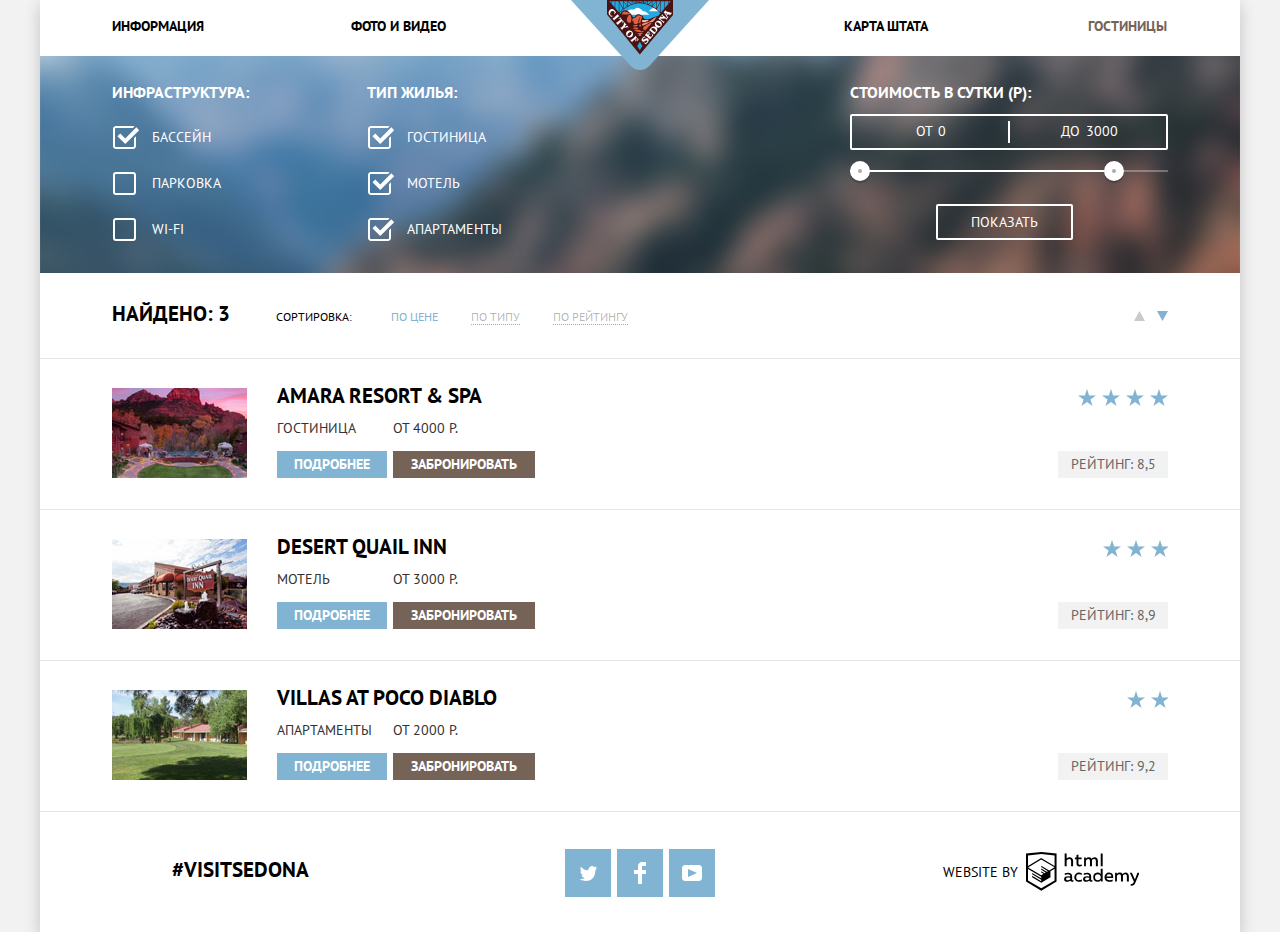
==== commit 7b072568: "правки" ====
--- a/hotels.html
+++ b/hotels.html
@@ -198,7 +198,7 @@
 								<h3 class="hotel-name"><a href="#">Amara Resort & SPA</a></h3>
 								<div class="info">
 									<span>Гостиница</span>
-									<span>От 4000</span>
+									<span>От 4000 Р.</span>
 								</div>
 								<div class="bottom-string">
 									<span class="details"><a href="#">Подробнее</a></span>
@@ -218,7 +218,7 @@
 								<h3 class="hotel-name"><a href="#">Desert Quail INN</a></h3>
 								<div class="info">
 									<span>Мотель</span>
-									<span>От 3000</span>
+									<span>От 3000 Р.</span>
 								</div>
 								<div class="bottom-string">
 									<span class="details"><a href="#">Подробнее</a></span>
@@ -233,12 +233,12 @@
 							</div>
 						</li>
 						<li class="villas-hotel">
-							<img src="img/hotel-villas.jpg" width="135" height="90" alt="Villas at Poco Diabolo">
+							<img src="img/hotel-villas.jpg" width="135" height="90" alt="Villas at Poco Diablo">
 							<div class="hotel-about">
-								<h3 class="hotel-name"><a href="#">Villas at Poco Diabolo</a></h3>
+								<h3 class="hotel-name"><a href="#">Villas at Poco Diablo</a></h3>
 								<div class="info">
 									<span>Апартаменты</span>
-									<span>От 2000</span>
+									<span>От 2000 Р.</span>
 								</div>
 								<div class="bottom-string">
 									<span class="details"><a href="#">Подробнее</a></span>
--- a/css/style.css
+++ b/css/style.css
@@ -581,9 +581,9 @@
 
 .page-footer {
 	position: absolute;
-	margin-top: -127px;
+	margin-top: -125px;
 	width: 1200px;
-	min-height: 140px;
+	min-height: 125px;
 	background-color: rgba(255, 255, 255, 0.9);
 	display: -webkit-box;
 	display: -ms-flexbox;
@@ -594,7 +594,7 @@
 
 .inner-page-footer {
 	width: 1200px;
-	min-height: 140px;
+	min-height: 120px;
 	display: -webkit-box;
 	display: -ms-flexbox;
 	display: flex;
@@ -651,12 +651,12 @@
 			box-sizing: border-box;
 	text-align: center;
 	width: 46px;
-	height: 46px;
+	height: 48px;
 	background-color: #81b3d2;
 }
 
 .footer-social .tw {
-	padding-top: 15px;
+	padding-top: 17px;
 }
 
 .footer-social .fb {
@@ -796,14 +796,14 @@
 }
 
 .price-controls .min-price {
-	margin-top: 5px;
+	margin-top: 4px;
 	width: 90px;
-	padding-left: 65px;
+	padding-left: 64px;
 }
 
 .price-controls .max-price {
 	width: 90px;
-	padding-left: 52px;
+	padding-left: 55px;
 }
 
 .price-controls input {
@@ -911,12 +911,13 @@
 	-webkit-box-direction: normal;
 		-ms-flex-direction: column;
 			flex-direction: column;
-	-webkit-box-pack: justify;
-		-ms-flex-pack: justify;
-			justify-content: space-between;
 	min-height: 115px;
 	margin-top: 24px;
 	margin-bottom: 0;
+}
+
+.filter-checkboxes li {
+	margin-bottom: 25px;
 }
 
 .filters button {
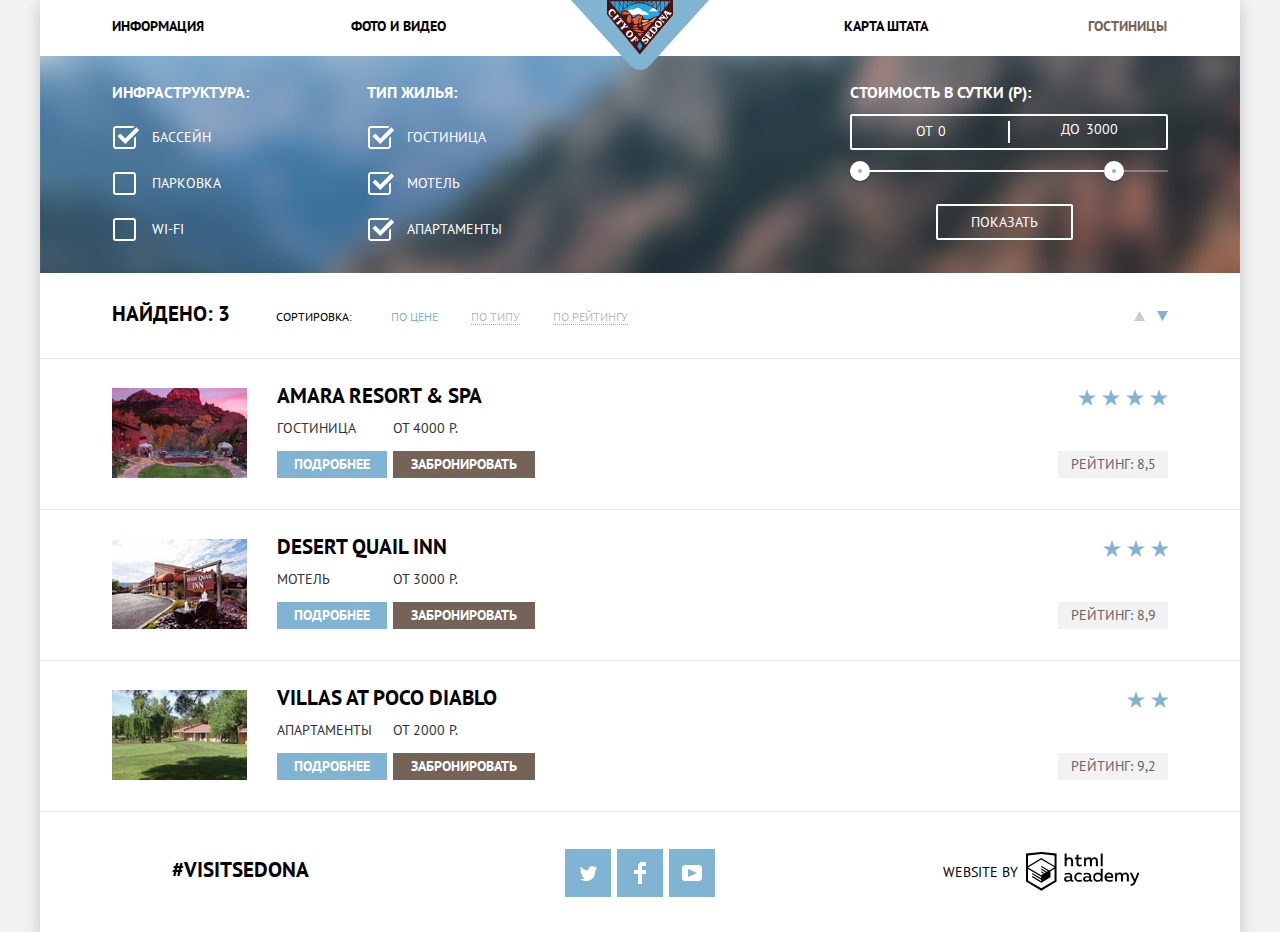
==== commit 51777d86: "доработки" ====
--- a/hotels.html
+++ b/hotels.html
@@ -4,8 +4,8 @@
 		<meta charset="utf-8">
 		<title>HTML Academy: Седона</title>
 		<link href="https://fonts.googleapis.com/css?family=PT+Sans:400,700&amp;subset=cyrillic" rel="stylesheet">
-		<link href="css/normalize.css" rel="stylesheet">
-		<link href="css/style.css" rel="stylesheet">
+		<link href="css/normalize.min.css" rel="stylesheet">
+		<link href="css/style.min.css" rel="stylesheet">
 	</head>
 	<body>
 		<div class="container">
--- a/css/style.min.css
+++ b/css/style.min.css
@@ -0,0 +1 @@
+body{margin:0;padding:0;font-family:"PT Sans",Arial,sans-serif;font-size:14px;line-height:21px;font-weight:400;color:#333;background-color:#f2f2f2;text-transform:uppercase}.visually-hidden:not(:focus):not(:active),input[type="checkbox"].visually-hidden,input[type="radio"].visually-hidden{position:absolute;width:1px;height:1px;margin:-1px;border:0;padding:0;clip:rect(0 0 0 0);overflow:hidden}.main-navigation,.common-advantages,.town-advantages,.footer-social ul{padding:0;margin:0;list-style:none}.container{position:relative;width:1200px;-webkit-box-shadow:0 5px 15px rgba(0,1,1,.2);box-shadow:0 5px 15px rgba(0,1,1,.2);margin:0 auto;background-color:#fff}.header-logo{position:absolute;left:0;right:0;width:138px;margin:0 auto}.main-navigation{display:-webkit-box;display:-ms-flexbox;display:flex}.main-navigation li{-webkit-box-sizing:border-box;box-sizing:border-box;width:239px;min-height:56px;padding-top:13px;padding-bottom:15px}.main-navigation li:nth-child(2){margin-right:auto}.main-navigation li:nth-child(3){margin-left:auto}.main-navigation li:first-child,.main-navigation li:nth-child(2){text-align:left;padding-left:72px}.main-navigation li:last-child,.main-navigation li:nth-child(3){text-align:right;padding-right:73px}.main-navigation a{line-height:26px;font-weight:700;color:#000;text-decoration:none}.main-navigation a:hover:not(.cite-navigation-current),.main-navigation a:focus:not(.cite-navigation-current){color:#81b3d2;-webkit-transition:color 0.3s;-o-transition:color 0.3s;transition:color 0.3s}.main-navigation a:active:not(.cite-navigation-current){color:rgba(0,0,0,.3)}.intro{padding-top:76px;-webkit-box-sizing:border-box;box-sizing:border-box;width:100%;height:509px;background-color:#1a2d35;background-image:url(../img/polygon.svg),url(../img/sedona.jpg);background-repeat:no-repeat,no-repeat;background-position:0 452px,0 -55px;margin-bottom:58px}.intro img{display:block;width:458px;height:352px;margin:0 auto}.advantages b{display:block;width:600px;text-align:center;margin:0 auto;margin-bottom:27px;font-size:21px;line-height:26px;font-weight:700;color:#000}.advantages>p{font-size:14px;line-height:26px;font-weight:400;text-align:center;margin-bottom:52px}.common-advantages li{background-color:#eee}.common-advantages .detailed{background-color:#81b3d2}.town-advantages{background-color:#fff}.common-advantages h3{font-size:21px;line-height:21px;font-weight:700;color:#000}.common-advantages span{display:block}.description h3,.description span,.description p{color:#fff;text-align:center;margin:0}.description h3{width:155px;margin-bottom:25px;-ms-flex-item-align:center;-ms-grid-row-align:center;align-self:center}.description span{margin-bottom:20px}.detailed{display:-webkit-box;display:-ms-flexbox;display:flex;-ms-flex-wrap:wrap;flex-wrap:wrap}.detailed .description{display:-webkit-box;display:-ms-flexbox;display:flex;-webkit-box-orient:vertical;-webkit-box-direction:normal;-ms-flex-direction:column;flex-direction:column;width:33.333333%;-webkit-box-sizing:border-box;box-sizing:border-box;padding:46px 48px 30px 48px}.detailed:nth-child(2){-webkit-box-orient:horizontal;-webkit-box-direction:reverse;-ms-flex-direction:row-reverse;flex-direction:row-reverse}.detailed img{width:66.666666%}.town-advantages{display:-webkit-box;display:-ms-flexbox;display:flex}.town-advantages li{width:33.3%;min-height:330px;-webkit-box-sizing:border-box;box-sizing:border-box;padding:139px 48px 0 48px;text-align:center;background-color:#fff;background-image:url(../img/town-advantages.png);background-repeat:no-repeat;background-position:162px 56px}.town-advantages li:nth-child(2){background-position:-237px 56px}.town-advantages li:last-child{background-position:-637px 56px}.town-advantages h3{margin-bottom:24px}.not-detailed{display:-webkit-inline-box;display:-ms-inline-flexbox;display:inline-flex;-webkit-box-orient:vertical;-webkit-box-direction:normal;-ms-flex-direction:column;flex-direction:column;width:33.35%;min-height:256px;-webkit-box-sizing:border-box;box-sizing:border-box;padding:25px 70px 40px 70px;margin-right:-4px}.not-detailed:last-child{padding-left:72px;padding-right:72px}.not-detailed h3,.not-detailed span,.not-detailed p{text-align:center}.not-detailed h3{-ms-flex-item-align:center;-ms-grid-row-align:center;align-self:center;width:150px;margin-bottom:24px}.not-detailed span{margin-bottom:7px}.trip-planning{padding-top:25px}.trip-planning h2{text-align:center;font-size:30px;line-height:36px;font-weight:700;color:#000}.trip-planning p{text-align:center;font-size:14px;line-height:24px;font-weight:400;color:#333;margin-bottom:47px}.trip-planning .searching-button{font-size:21px;line-height:26px;font-weight:700;color:#fff;text-transform:inherit;background-color:#766357;border:none;display:block;margin:0 auto;width:568px;height:86px}.trip-planning .searching-button:hover,.trip-planning .searching-button:focus{background-color:#604e43}.trip-planning .searching-button:active{color:rgba(255,255,255,.3);background-color:#503e33}.searching-form{position:absolute;z-index:3;right:0;left:0;margin:0 auto;padding:55px;-webkit-box-sizing:border-box;box-sizing:border-box;background-color:#fff;width:568px;min-height:395px;-webkit-box-shadow:0 0 15px 0 rgba(0,0,0,.15);box-shadow:0 0 15px 0 rgba(0,0,0,.15)}.entire-width{display:-webkit-box;display:-ms-flexbox;display:flex;-webkit-box-pack:justify;-ms-flex-pack:justify;justify-content:space-between;margin-bottom:28px}.entire-width:nth-child(2){margin-bottom:30px}.entire-width div{position:relative}.searching-form label{padding-top:6px;padding-bottom:6px}.search-for-hotels label{font-size:14px;line-height:26px;font-weight:700;color:#000}.search-for-hotels input{width:346px;height:38px;color:#000;background-color:#f2f2f2;border:none;padding:6px 9px 6px 13px;-webkit-box-sizing:border-box;box-sizing:border-box}.children-and-adults{display:-webkit-box;display:-ms-flexbox;display:flex;margin-bottom:54px}.children-and-adults .half-width{display:-webkit-box;display:-ms-flexbox;display:flex;-webkit-box-pack:justify;-ms-flex-pack:justify;justify-content:space-between;width:50%;margin-right:3px}.children-and-adults .half-width:last-child{margin:0;-webkit-box-pack:end;-ms-flex-pack:end;justify-content:flex-end}.half-width:last-child label{margin-right:27px}.search-for-hotels input::-webkit-input-placeholder{opacity:1;font-size:14px;line-height:26px;font-weight:700;color:#000;text-transform:uppercase}.search-for-hotels input:-ms-input-placeholder{opacity:1;font-size:14px;line-height:26px;font-weight:700;color:#000;text-transform:uppercase}.search-for-hotels input::-ms-input-placeholder{opacity:1;font-size:14px;line-height:26px;font-weight:700;color:#000;text-transform:uppercase}.search-for-hotels input::placeholder{opacity:1;font-size:14px;line-height:26px;font-weight:700;color:#000;text-transform:uppercase}.search-for-hotels input[name="number"]::-webkit-input-placeholder{text-align:center}.search-for-hotels input[name="number"]:-ms-input-placeholder{text-align:center}.search-for-hotels input[name="number"]::-ms-input-placeholder{text-align:center}.search-for-hotels input[name="number"]::placeholder{text-align:center}.search-for-hotels input:hover{background-color:#ebebeb}.search-for-hotels input:active,.search-for-hotels input:focus{outline:0;background-color:#fff;border:2px solid #e5e5e5}.search-for-hotels button[type="button"]{border:0;margin:0;padding:0;position:absolute}.search-for-hotels .calendar{position:absolute;top:8px;right:8px;background-color:transparent}.calendar svg{fill:#a9a9a9}.calendar:hover svg,.calendar:focus svg{fill:#000}.calendar:active svg{fill:#81b3d2}.half-width .input-for-number{position:relative;display:-webkit-box;display:-ms-flexbox;display:flex;width:114px}.half-width input{width:38px;margin:0 auto;padding:5px 1px}.half-width .symbol{width:38px;height:38px;background-color:#f2f2f2;padding:5px}.half-width .plus{position:absolute;top:0;left:76px}.symbol svg{stroke:#a9a9a9}.symbol:hover svg,.symbol:focus svg{stroke:#000}.symbol:active svg{stroke:#81b3d2}.search-for-hotels button[type="submit"]{width:458px;height:58px;text-transform:inherit;font-size:21px;line-height:26px;font-weight:700;margin:0 auto;color:#fff;background-color:#81b3d2;border:none}.search-for-hotels button[type="submit"]:hover,.search-for-hotels button[type="submit"]:focus{background-color:#669ec0}.search-for-hotels button[type="submit"]:active{color:rgba(255,255,255,.3);background-color:#5496bd}@-webkit-keyframes bounce{0%{opacity:0;-webkit-transform:translateY(-300px);transform:translateY(-300px)}30%{opacity:0}100%{opacity:1;-webkit-transform:translateY(0);transform:translateY(0)}}@keyframes bounce{0%{opacity:0;-webkit-transform:translateY(-300px);transform:translateY(-300px)}30%{opacity:0}100%{opacity:1;-webkit-transform:translateY(0);transform:translateY(0)}}@-webkit-keyframes shake{0%,100%{-webkit-transform:translateX(0);transform:translateX(0)}10%,30%,50%,70%,90%{-webkit-transform:translateX(-10px);transform:translateX(-10px)}20%,40%,60%,80%{-webkit-transform:translateX(10px);transform:translateX(10px)}}@keyframes shake{0%,100%{-webkit-transform:translateX(0);transform:translateX(0)}10%,30%,50%,70%,90%{-webkit-transform:translateX(-10px);transform:translateX(-10px)}20%,40%,60%,80%{-webkit-transform:translateX(10px);transform:translateX(10px)}}.searching-form{-webkit-animation-name:bounce;animation-name:bounce;-webkit-animation-duration:0.2s;animation-duration:0.2s}.searching-form-error{-webkit-animation:shake 0.6s;animation:shake 0.6s}.searching-form-hidden{display:none;-webkit-animation-name:bounce;animation-name:bounce;-webkit-animation-duration:0.2s;animation-duration:0.2s}.map-section{position:relative}.map-section iframe{position:relative;z-index:2;border:none}.map{display:block;width:100%;height:594px;position:absolute;top:0;left:0}.page-footer{position:absolute;z-index:3;margin-top:-120px;width:1200px;min-height:120px;background-color:rgba(255,255,255,.9);display:-webkit-box;display:-ms-flexbox;display:flex;-webkit-box-sizing:border-box;box-sizing:border-box}.inner-page-footer{width:1200px;min-height:120px;display:-webkit-box;display:-ms-flexbox;display:flex;-webkit-box-sizing:border-box;box-sizing:border-box}.page-footer div,.inner-page-footer div{width:33.333333%;text-align:center;padding-top:45px}.small-phrase p{padding:0;margin:0;-webkit-box-sizing:border-box;box-sizing:border-box}.page-footer b,.inner-page-footer b{font-size:21px;line-height:26px;font-weight:700;color:#000}.page-footer .footer-social,.inner-page-footer .footer-social{padding-top:37px;padding-left:125px;-webkit-box-sizing:border-box;box-sizing:border-box}.footer-social ul{display:-webkit-box;display:-ms-flexbox;display:flex}.footer-social li{margin-right:6px}.footer-social li:last-child{margin-right:0}.footer-social .social-btn{display:inline-block;vertical-align:middle;-webkit-box-sizing:border-box;box-sizing:border-box;text-align:center;width:46px;height:48px;background-color:#81b3d2}.footer-social .tw{padding-top:17px}.footer-social .fb{padding-top:13px}.footer-social .yt{padding-top:16px}.footer-social .social-btn:hover,.footer-social .social-btn:focus{background-color:#669ec0}.footer-social .social-btn:active{background-color:#5496bd}.social-btn:active svg{fill:#88b6d1;fill-opacity:.3}.page-footer .copyright,.inner-page-footer .copyright{-webkit-box-sizing:border-box;box-sizing:border-box;padding-top:25px;padding-left:103px}.copyright p{display:-webkit-box;display:-ms-flexbox;display:flex;-webkit-box-align:center;-ms-flex-align:center;align-items:center;line-height:26px;color:#000}.copyright a{height:41px;margin-left:8px}.HTMLacademy svg{width:113px;height:41px;fill:#000}.HTMLacademy svg:hover,.HTMLacademy svg:focus{fill:#81b3d2}.HTMLacademy svg:active{fill:#bdbbbc}.main-navigation .cite-navigation-current{color:#766357}.filter{width:100%;min-height:217px;background-color:#5a87b0;background-image:url(../img/sedona-filtered.jpg);background-repeat:no-repeat;background-position:0 -56px;background-size:cover}.filters{display:-webkit-box;display:-ms-flexbox;display:flex;-webkit-box-pack:justify;-ms-flex-pack:justify;justify-content:space-between;padding-top:26px;padding-left:72px;padding-right:72px;-webkit-box-sizing:border-box;box-sizing:border-box}.left-part{display:-webkit-box;display:-ms-flexbox;display:flex}.right-part{width:318px;margin:;color:#fff}.filter-range-title{margin-bottom:11px;font-weight:600;font-size:16px;line-height:21px}.price-controls{position:relative;height:32px;margin-bottom:20px;font-size:0;border:2px solid #fff;border-radius:2px}.price-controls::after{content:"";position:absolute;top:50%;left:50%;width:2px;height:22px;background:#fff;-webkit-transform:translate(-50%,-50%);-ms-transform:translate(-50%,-50%);transform:translate(-50%,-50%)}.price-controls label{display:inline-block;vertical-align:middle;font-size:14px;line-height:38px;cursor:pointer}.price-controls .min-price{margin-top:4px;width:90px;padding-left:64px}.price-controls .max-price{width:90px;padding-left:55px}.price-controls input{width:50px;margin:0;color:inherit;font:inherit;background:none;border:none}.range-controls{position:relative;margin-bottom:32px}.range-controls .scale{height:2px;background:rgba(255,255,255,.3)}.range-controls .bar{width:80%;height:2px;background:#fff}.range-toggle{position:absolute;top:-9px;width:4px;height:4px;background:#ababab;border:8px solid #fff;border-radius:50%;-webkit-box-shadow:0 2px 1px 0 rgba(0,1,1,.2);box-shadow:0 2px 1px 0 rgba(0,1,1,.2);cursor:pointer}.range-toggle:hover{-webkit-transform:scale(1.1);-ms-transform:scale(1.1);transform:scale(1.1)}.range-toggle-min{left:0}.range-toggle-max{left:80%}.btn-transparent{display:block;margin:0 auto;padding:6px 35px 6px 33px;font-size:14px;line-height:20px;color:#fff;text-transform:uppercase;background:transparent;border:2px solid #fff;border-radius:2px;cursor:pointer}.btn-transparent:hover{color:#000;background:#fff}.filters fieldset{border:0;margin:0;padding:0}.left-part fieldset{width:195px;margin-right:60px}.filters legend{font-size:16px;line-height:21px;font-weight:700;color:#fff}.filters label{font-size:14px;line-height:21px;font-weight:400;color:#fff}.filters .filter-checkboxes{list-style:none;display:-webkit-box;display:-ms-flexbox;display:flex;-webkit-box-orient:vertical;-webkit-box-direction:normal;-ms-flex-direction:column;flex-direction:column;min-height:115px;margin-top:24px;margin-bottom:0}.filter-checkboxes li{margin-bottom:25px}.filters button{text-transform:uppercase;color:#fff;background-color:transparent;border:2px solid #fff;margin-left:86px;width:137px;height:36px;-webkit-box-sizing:border-box;box-sizing:border-box}.filters button:hover,.filters button:focus{color:#000;background-color:#fff}.filter-checkbox{position:relative}.filter-checkbox input[type="checkbox"]~.checkbox-indicator{position:absolute;top:-2px;left:-39px;width:19px;height:19px;border:2px solid #fff;border-radius:3px}.filter-checkbox svg{display:none}.filter-checkbox input[type="checkbox"]:checked + svg{display:block;position:absolute;top:-2px;left:-39px;fill:#fff}.filter-checkbox input[type="checkbox"]:checked~.checkbox-indicator{border:none}.filter-checkbox input[type="checkbox"]:disabled~.checkbox-indicator{border-color:#6a6a6a}.filter-checkbox input[type="checkbox"]:disabled~svg{fill:#6a6a6a}.results-preview{display:-webkit-box;display:-ms-flexbox;display:flex;-webkit-box-align:baseline;-ms-flex-align:baseline;align-items:baseline;padding:28px 72px 31px 72px;-webkit-box-sizing:border-box;box-sizing:border-box;border-bottom:1px solid #e5e5e5}.results-preview ul,.results-preview p,.results-preview strong{padding:0;margin:0}.results-preview ul{display:-webkit-box;display:-ms-flexbox;display:flex}.searching-results strong{font-size:21px;line-height:26px;font-weight:700;color:#000;margin-right:46px}.searching-results p{font-size:12px;line-height:18px;color:#000;margin-right:39px}.sorting li{margin-right:33px}.sorting li:last-child{margin-right:0}.sorting,.arrows,.hotels{list-style:none}.sorting a{text-decoration:none;font-size:12px;line-height:18px;color:rgba(0,0,0,.3);border-bottom:1px dotted #81b3d2}.sorting a:hover,.sorting a:focus{color:#81b3d2}.sorting a:active{border:none;color:#000}.sorting .sorting-current{color:#81b3d2;border:none}.results-preview .arrows{margin-left:auto}.arrows li:first-child{margin-right:12px}.arrows svg{fill:#cacaca}.arrows svg:hover,.arrows svg:focus{fill:#231f20}.arrows svg:active,.arrows .arrows-current{fill:#81b3d2}.hotels{padding:0;margin:0}.hotels li{display:-webkit-box;display:-ms-flexbox;display:flex;padding:24px 72px 31px 72px;border-bottom:1px solid #e5e5e5}.hotels img{width:135px;height:90px;margin-top:5px;margin-right:30px}.hotel-about{-webkit-box-flex:1;-ms-flex-positive:1;flex-grow:1;display:-webkit-box;display:-ms-flexbox;display:flex;-webkit-box-orient:vertical;-webkit-box-direction:normal;-ms-flex-direction:column;flex-direction:column;-webkit-box-pack:justify;-ms-flex-pack:justify;justify-content:space-between;position:relative}.hotel-about .hotel-name{width:85%;margin:0;margin-right:auto;margin-bottom:-3px}.hotel-name a{font-size:21px;line-height:26px;font-weight:700;color:#000;text-decoration:none}.hotel-name a:hover,.hotel-name a:focus{color:#81b3d2}.hotel-name a:active{color:rgba(0,0,0,.3)}.info{display:-webkit-box;display:-ms-flexbox;display:flex}.info span{display:inline-block;vertical-align:middle;width:110px;margin-right:6px}.bottom-string{display:-webkit-box;display:-ms-flexbox;display:flex}.details{margin-right:6px}.details a{display:block;width:110px;height:27px;text-align:center;font-weight:700;color:#fff;background-color:#81b3d2;padding:3px 0;-webkit-box-sizing:border-box;box-sizing:border-box;text-decoration:none}.details a:hover,.details a:focus{background-color:#669ec0}.details a:active{color:rgba(255,255,255,.3);background-color:#5496bd}.reservation a{display:block;width:142px;height:27px;text-align:center;font-weight:700;color:#fff;background-color:#766357;padding:3px 0;-webkit-box-sizing:border-box;box-sizing:border-box;text-decoration:none}.reservation a:hover,.reservation a:focus{background-color:#604e43}.reservation a:active{color:rgba(255,255,255,.3);background-color:#503e33}.bottom-string .stars-rating{position:relative;margin-left:auto;display:block;width:110px;height:27px;padding:3px 0;-webkit-box-sizing:border-box;box-sizing:border-box;text-align:center;color:#666;background-color:#f2f2f2}.stars-rating p{margin:0}.stars-4{position:absolute;top:-62px;right:0;width:90px;height:17px;background-image:url(../img/star.svg),url(../img/star.svg),url(../img/star.svg),url(../img/star.svg);background-repeat:no-repeat;background-position:0 0,24px 0,48px 0,72px 0}.stars-3{position:absolute;top:-62px;right:0;width:65px;height:17px;background-image:url(../img/star.svg),url(../img/star.svg),url(../img/star.svg);background-repeat:no-repeat;background-position:0 0,24px 0,48px 0}.stars-2{position:absolute;top:-62px;right:0;width:41px;height:17px;background-image:url(../img/star.svg),url(../img/star.svg);background-repeat:no-repeat;background-position:0 0,24px 0}.stars-rating .rating{font-size:14px;line-height:21px;color:#666}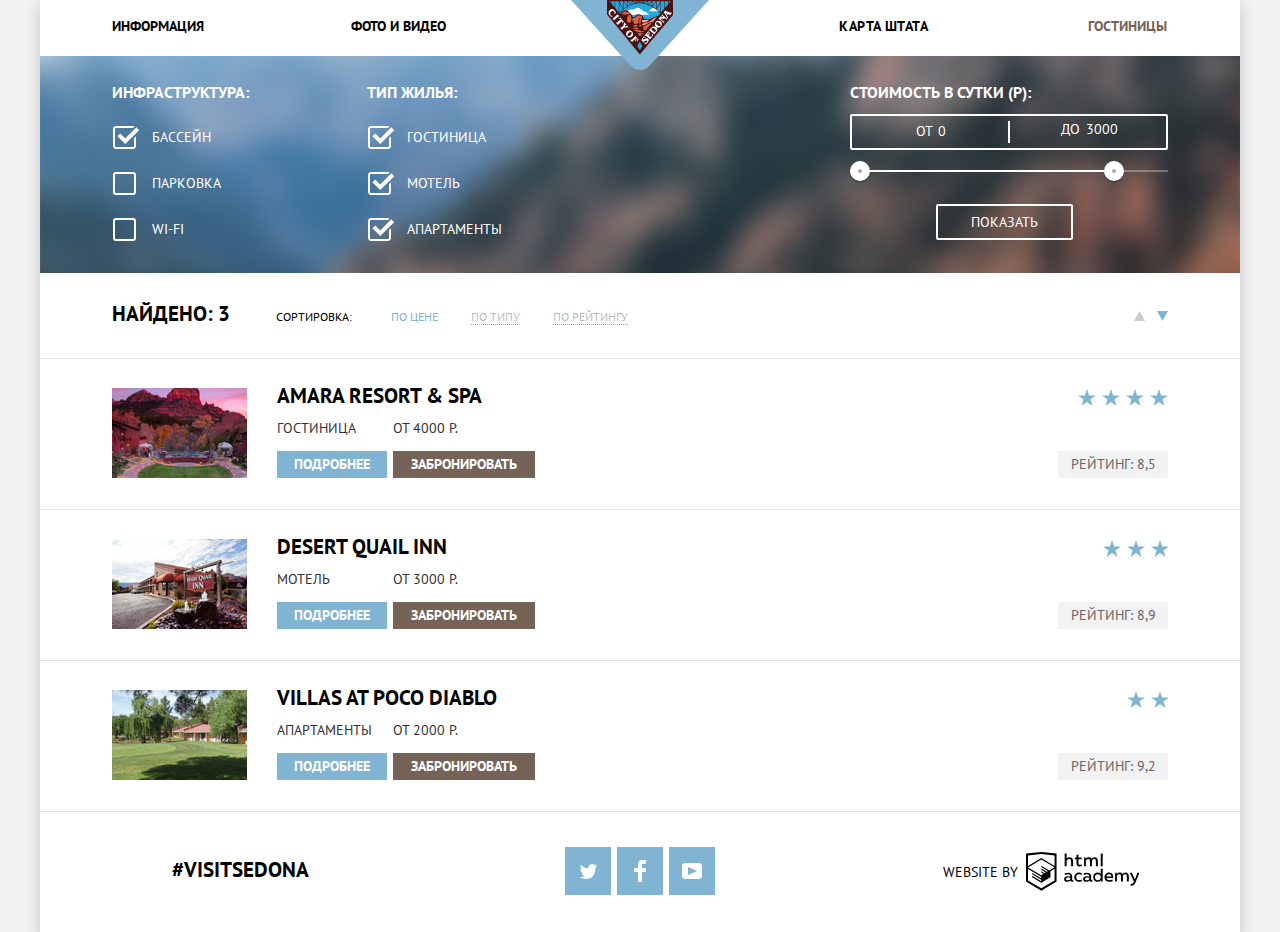
==== commit 1ee8dd6e: "работа над критериями" ====
--- a/hotels.html
+++ b/hotels.html
@@ -34,7 +34,7 @@
 									<legend>Инфраструктура:</legend>
 									<ul class="filter-checkboxes">
 										<li>
-											<label class="filter-checkbox">
+											<label class="filter-checkbox" tabindex="0">
 												<input class="visually-hidden" type="checkbox" name="pool" checked>
 												<svg version="1.1" xmlns="http://www.w3.org/2000/svg" xmlns:xlink="http://www.w3.org/1999/xlink" x="0px" y="0px" width="27px" height="23px" viewBox="0 0 27 23" enable-background="new 0 0 27 23" xml:space="preserve">
 													<g></g>
@@ -51,7 +51,7 @@
 											</label>
 										</li>
 										<li>
-											<label class="filter-checkbox">
+											<label class="filter-checkbox" tabindex="0">
 												<input class="visually-hidden" type="checkbox" name="parking">
 												<svg version="1.1" xmlns="http://www.w3.org/2000/svg" xmlns:xlink="http://www.w3.org/1999/xlink" x="0px" y="0px" width="27px" height="23px" viewBox="0 0 27 23" enable-background="new 0 0 27 23" xml:space="preserve">
 													<g></g>
@@ -68,7 +68,7 @@
 											</label>
 										</li>
 										<li>
-											<label class="filter-checkbox">
+											<label class="filter-checkbox" tabindex="0">
 												<input class="visually-hidden" type="checkbox" name="wifi">
 												<svg version="1.1" xmlns="http://www.w3.org/2000/svg" xmlns:xlink="http://www.w3.org/1999/xlink" x="0px" y="0px" width="27px" height="23px" viewBox="0 0 27 23" enable-background="new 0 0 27 23" xml:space="preserve">
 													<g></g>
@@ -92,7 +92,7 @@
 									<legend>Тип жилья:</legend>
 									<ul class="filter-checkboxes">
 										<li>
-											<label class="filter-checkbox">
+											<label class="filter-checkbox" tabindex="0">
 												<input class="visually-hidden" type="checkbox" name="hostel" checked>
 												<svg version="1.1" xmlns="http://www.w3.org/2000/svg" xmlns:xlink="http://www.w3.org/1999/xlink" x="0px" y="0px" width="27px" height="23px" viewBox="0 0 27 23" enable-background="new 0 0 27 23" xml:space="preserve">
 													<g></g>
@@ -109,7 +109,7 @@
 											</label>
 										</li>
 										<li>
-											<label class="filter-checkbox">
+											<label class="filter-checkbox" tabindex="0">
 												<input class="visually-hidden" type="checkbox" name="motel" checked>
 												<svg version="1.1" xmlns="http://www.w3.org/2000/svg" xmlns:xlink="http://www.w3.org/1999/xlink" x="0px" y="0px" width="27px" height="23px" viewBox="0 0 27 23" enable-background="new 0 0 27 23" xml:space="preserve">
 													<g></g>
@@ -126,7 +126,7 @@
 											</label>
 										</li>
 										<li>
-											<label class="filter-checkbox">
+											<label class="filter-checkbox" tabindex="0">
 												<input class="visually-hidden" type="checkbox" name="apartments" checked>
 												<svg version="1.1" xmlns="http://www.w3.org/2000/svg" xmlns:xlink="http://www.w3.org/1999/xlink" x="0px" y="0px" width="27px" height="23px" viewBox="0 0 27 23" enable-background="new 0 0 27 23" xml:space="preserve">
 													<g></g>
@@ -176,14 +176,14 @@
 						</ul>
 						<ul class="arrows">
 							<li>
-								<a href="#">
+								<a href="#" aria-label="Сортировка по возрастанию">
 									<svg width="11px" height="10px">
 										<polygon points="5.5,0 0,10 11,10 "/>
 									</svg>
 								</a>
 							</li>
 							<li>
-								<a href="#">
+								<a href="#" aria-label="Сортировка по убыванию">
 									<svg width="11px" height="10px" class="arrows-current">
 										<polyline points="5.5,10 0,0 11,0 "/>
 									</svg>
--- a/css/style.min.css
+++ b/css/style.min.css
@@ -1 +1 @@
-body{margin:0;padding:0;font-family:"PT Sans",Arial,sans-serif;font-size:14px;line-height:21px;font-weight:400;color:#333;background-color:#f2f2f2;text-transform:uppercase}.visually-hidden:not(:focus):not(:active),input[type="checkbox"].visually-hidden,input[type="radio"].visually-hidden{position:absolute;width:1px;height:1px;margin:-1px;border:0;padding:0;clip:rect(0 0 0 0);overflow:hidden}.main-navigation,.common-advantages,.town-advantages,.footer-social ul{padding:0;margin:0;list-style:none}.container{position:relative;width:1200px;-webkit-box-shadow:0 5px 15px rgba(0,1,1,.2);box-shadow:0 5px 15px rgba(0,1,1,.2);margin:0 auto;background-color:#fff}.header-logo{position:absolute;left:0;right:0;width:138px;margin:0 auto}.main-navigation{display:-webkit-box;display:-ms-flexbox;display:flex}.main-navigation li{-webkit-box-sizing:border-box;box-sizing:border-box;width:239px;min-height:56px;padding-top:13px;padding-bottom:15px}.main-navigation li:nth-child(2){margin-right:auto}.main-navigation li:nth-child(3){margin-left:auto}.main-navigation li:first-child,.main-navigation li:nth-child(2){text-align:left;padding-left:72px}.main-navigation li:last-child,.main-navigation li:nth-child(3){text-align:right;padding-right:73px}.main-navigation a{line-height:26px;font-weight:700;color:#000;text-decoration:none}.main-navigation a:hover:not(.cite-navigation-current),.main-navigation a:focus:not(.cite-navigation-current){color:#81b3d2;-webkit-transition:color 0.3s;-o-transition:color 0.3s;transition:color 0.3s}.main-navigation a:active:not(.cite-navigation-current){color:rgba(0,0,0,.3)}.intro{padding-top:76px;-webkit-box-sizing:border-box;box-sizing:border-box;width:100%;height:509px;background-color:#1a2d35;background-image:url(../img/polygon.svg),url(../img/sedona.jpg);background-repeat:no-repeat,no-repeat;background-position:0 452px,0 -55px;margin-bottom:58px}.intro img{display:block;width:458px;height:352px;margin:0 auto}.advantages b{display:block;width:600px;text-align:center;margin:0 auto;margin-bottom:27px;font-size:21px;line-height:26px;font-weight:700;color:#000}.advantages>p{font-size:14px;line-height:26px;font-weight:400;text-align:center;margin-bottom:52px}.common-advantages li{background-color:#eee}.common-advantages .detailed{background-color:#81b3d2}.town-advantages{background-color:#fff}.common-advantages h3{font-size:21px;line-height:21px;font-weight:700;color:#000}.common-advantages span{display:block}.description h3,.description span,.description p{color:#fff;text-align:center;margin:0}.description h3{width:155px;margin-bottom:25px;-ms-flex-item-align:center;-ms-grid-row-align:center;align-self:center}.description span{margin-bottom:20px}.detailed{display:-webkit-box;display:-ms-flexbox;display:flex;-ms-flex-wrap:wrap;flex-wrap:wrap}.detailed .description{display:-webkit-box;display:-ms-flexbox;display:flex;-webkit-box-orient:vertical;-webkit-box-direction:normal;-ms-flex-direction:column;flex-direction:column;width:33.333333%;-webkit-box-sizing:border-box;box-sizing:border-box;padding:46px 48px 30px 48px}.detailed:nth-child(2){-webkit-box-orient:horizontal;-webkit-box-direction:reverse;-ms-flex-direction:row-reverse;flex-direction:row-reverse}.detailed img{width:66.666666%}.town-advantages{display:-webkit-box;display:-ms-flexbox;display:flex}.town-advantages li{width:33.3%;min-height:330px;-webkit-box-sizing:border-box;box-sizing:border-box;padding:139px 48px 0 48px;text-align:center;background-color:#fff;background-image:url(../img/town-advantages.png);background-repeat:no-repeat;background-position:162px 56px}.town-advantages li:nth-child(2){background-position:-237px 56px}.town-advantages li:last-child{background-position:-637px 56px}.town-advantages h3{margin-bottom:24px}.not-detailed{display:-webkit-inline-box;display:-ms-inline-flexbox;display:inline-flex;-webkit-box-orient:vertical;-webkit-box-direction:normal;-ms-flex-direction:column;flex-direction:column;width:33.35%;min-height:256px;-webkit-box-sizing:border-box;box-sizing:border-box;padding:25px 70px 40px 70px;margin-right:-4px}.not-detailed:last-child{padding-left:72px;padding-right:72px}.not-detailed h3,.not-detailed span,.not-detailed p{text-align:center}.not-detailed h3{-ms-flex-item-align:center;-ms-grid-row-align:center;align-self:center;width:150px;margin-bottom:24px}.not-detailed span{margin-bottom:7px}.trip-planning{padding-top:25px}.trip-planning h2{text-align:center;font-size:30px;line-height:36px;font-weight:700;color:#000}.trip-planning p{text-align:center;font-size:14px;line-height:24px;font-weight:400;color:#333;margin-bottom:47px}.trip-planning .searching-button{font-size:21px;line-height:26px;font-weight:700;color:#fff;text-transform:inherit;background-color:#766357;border:none;display:block;margin:0 auto;width:568px;height:86px}.trip-planning .searching-button:hover,.trip-planning .searching-button:focus{background-color:#604e43}.trip-planning .searching-button:active{color:rgba(255,255,255,.3);background-color:#503e33}.searching-form{position:absolute;z-index:3;right:0;left:0;margin:0 auto;padding:55px;-webkit-box-sizing:border-box;box-sizing:border-box;background-color:#fff;width:568px;min-height:395px;-webkit-box-shadow:0 0 15px 0 rgba(0,0,0,.15);box-shadow:0 0 15px 0 rgba(0,0,0,.15)}.entire-width{display:-webkit-box;display:-ms-flexbox;display:flex;-webkit-box-pack:justify;-ms-flex-pack:justify;justify-content:space-between;margin-bottom:28px}.entire-width:nth-child(2){margin-bottom:30px}.entire-width div{position:relative}.searching-form label{padding-top:6px;padding-bottom:6px}.search-for-hotels label{font-size:14px;line-height:26px;font-weight:700;color:#000}.search-for-hotels input{width:346px;height:38px;color:#000;background-color:#f2f2f2;border:none;padding:6px 9px 6px 13px;-webkit-box-sizing:border-box;box-sizing:border-box}.children-and-adults{display:-webkit-box;display:-ms-flexbox;display:flex;margin-bottom:54px}.children-and-adults .half-width{display:-webkit-box;display:-ms-flexbox;display:flex;-webkit-box-pack:justify;-ms-flex-pack:justify;justify-content:space-between;width:50%;margin-right:3px}.children-and-adults .half-width:last-child{margin:0;-webkit-box-pack:end;-ms-flex-pack:end;justify-content:flex-end}.half-width:last-child label{margin-right:27px}.search-for-hotels input::-webkit-input-placeholder{opacity:1;font-size:14px;line-height:26px;font-weight:700;color:#000;text-transform:uppercase}.search-for-hotels input:-ms-input-placeholder{opacity:1;font-size:14px;line-height:26px;font-weight:700;color:#000;text-transform:uppercase}.search-for-hotels input::-ms-input-placeholder{opacity:1;font-size:14px;line-height:26px;font-weight:700;color:#000;text-transform:uppercase}.search-for-hotels input::placeholder{opacity:1;font-size:14px;line-height:26px;font-weight:700;color:#000;text-transform:uppercase}.search-for-hotels input[name="number"]::-webkit-input-placeholder{text-align:center}.search-for-hotels input[name="number"]:-ms-input-placeholder{text-align:center}.search-for-hotels input[name="number"]::-ms-input-placeholder{text-align:center}.search-for-hotels input[name="number"]::placeholder{text-align:center}.search-for-hotels input:hover{background-color:#ebebeb}.search-for-hotels input:active,.search-for-hotels input:focus{outline:0;background-color:#fff;border:2px solid #e5e5e5}.search-for-hotels button[type="button"]{border:0;margin:0;padding:0;position:absolute}.search-for-hotels .calendar{position:absolute;top:8px;right:8px;background-color:transparent}.calendar svg{fill:#a9a9a9}.calendar:hover svg,.calendar:focus svg{fill:#000}.calendar:active svg{fill:#81b3d2}.half-width .input-for-number{position:relative;display:-webkit-box;display:-ms-flexbox;display:flex;width:114px}.half-width input{width:38px;margin:0 auto;padding:5px 1px}.half-width .symbol{width:38px;height:38px;background-color:#f2f2f2;padding:5px}.half-width .plus{position:absolute;top:0;left:76px}.symbol svg{stroke:#a9a9a9}.symbol:hover svg,.symbol:focus svg{stroke:#000}.symbol:active svg{stroke:#81b3d2}.search-for-hotels button[type="submit"]{width:458px;height:58px;text-transform:inherit;font-size:21px;line-height:26px;font-weight:700;margin:0 auto;color:#fff;background-color:#81b3d2;border:none}.search-for-hotels button[type="submit"]:hover,.search-for-hotels button[type="submit"]:focus{background-color:#669ec0}.search-for-hotels button[type="submit"]:active{color:rgba(255,255,255,.3);background-color:#5496bd}@-webkit-keyframes bounce{0%{opacity:0;-webkit-transform:translateY(-300px);transform:translateY(-300px)}30%{opacity:0}100%{opacity:1;-webkit-transform:translateY(0);transform:translateY(0)}}@keyframes bounce{0%{opacity:0;-webkit-transform:translateY(-300px);transform:translateY(-300px)}30%{opacity:0}100%{opacity:1;-webkit-transform:translateY(0);transform:translateY(0)}}@-webkit-keyframes shake{0%,100%{-webkit-transform:translateX(0);transform:translateX(0)}10%,30%,50%,70%,90%{-webkit-transform:translateX(-10px);transform:translateX(-10px)}20%,40%,60%,80%{-webkit-transform:translateX(10px);transform:translateX(10px)}}@keyframes shake{0%,100%{-webkit-transform:translateX(0);transform:translateX(0)}10%,30%,50%,70%,90%{-webkit-transform:translateX(-10px);transform:translateX(-10px)}20%,40%,60%,80%{-webkit-transform:translateX(10px);transform:translateX(10px)}}.searching-form{-webkit-animation-name:bounce;animation-name:bounce;-webkit-animation-duration:0.2s;animation-duration:0.2s}.searching-form-error{-webkit-animation:shake 0.6s;animation:shake 0.6s}.searching-form-hidden{display:none;-webkit-animation-name:bounce;animation-name:bounce;-webkit-animation-duration:0.2s;animation-duration:0.2s}.map-section{position:relative}.map-section iframe{position:relative;z-index:2;border:none}.map{display:block;width:100%;height:594px;position:absolute;top:0;left:0}.page-footer{position:absolute;z-index:3;margin-top:-120px;width:1200px;min-height:120px;background-color:rgba(255,255,255,.9);display:-webkit-box;display:-ms-flexbox;display:flex;-webkit-box-sizing:border-box;box-sizing:border-box}.inner-page-footer{width:1200px;min-height:120px;display:-webkit-box;display:-ms-flexbox;display:flex;-webkit-box-sizing:border-box;box-sizing:border-box}.page-footer div,.inner-page-footer div{width:33.333333%;text-align:center;padding-top:45px}.small-phrase p{padding:0;margin:0;-webkit-box-sizing:border-box;box-sizing:border-box}.page-footer b,.inner-page-footer b{font-size:21px;line-height:26px;font-weight:700;color:#000}.page-footer .footer-social,.inner-page-footer .footer-social{padding-top:37px;padding-left:125px;-webkit-box-sizing:border-box;box-sizing:border-box}.footer-social ul{display:-webkit-box;display:-ms-flexbox;display:flex}.footer-social li{margin-right:6px}.footer-social li:last-child{margin-right:0}.footer-social .social-btn{display:inline-block;vertical-align:middle;-webkit-box-sizing:border-box;box-sizing:border-box;text-align:center;width:46px;height:48px;background-color:#81b3d2}.footer-social .tw{padding-top:17px}.footer-social .fb{padding-top:13px}.footer-social .yt{padding-top:16px}.footer-social .social-btn:hover,.footer-social .social-btn:focus{background-color:#669ec0}.footer-social .social-btn:active{background-color:#5496bd}.social-btn:active svg{fill:#88b6d1;fill-opacity:.3}.page-footer .copyright,.inner-page-footer .copyright{-webkit-box-sizing:border-box;box-sizing:border-box;padding-top:25px;padding-left:103px}.copyright p{display:-webkit-box;display:-ms-flexbox;display:flex;-webkit-box-align:center;-ms-flex-align:center;align-items:center;line-height:26px;color:#000}.copyright a{height:41px;margin-left:8px}.HTMLacademy svg{width:113px;height:41px;fill:#000}.HTMLacademy svg:hover,.HTMLacademy svg:focus{fill:#81b3d2}.HTMLacademy svg:active{fill:#bdbbbc}.main-navigation .cite-navigation-current{color:#766357}.filter{width:100%;min-height:217px;background-color:#5a87b0;background-image:url(../img/sedona-filtered.jpg);background-repeat:no-repeat;background-position:0 -56px;background-size:cover}.filters{display:-webkit-box;display:-ms-flexbox;display:flex;-webkit-box-pack:justify;-ms-flex-pack:justify;justify-content:space-between;padding-top:26px;padding-left:72px;padding-right:72px;-webkit-box-sizing:border-box;box-sizing:border-box}.left-part{display:-webkit-box;display:-ms-flexbox;display:flex}.right-part{width:318px;margin:;color:#fff}.filter-range-title{margin-bottom:11px;font-weight:600;font-size:16px;line-height:21px}.price-controls{position:relative;height:32px;margin-bottom:20px;font-size:0;border:2px solid #fff;border-radius:2px}.price-controls::after{content:"";position:absolute;top:50%;left:50%;width:2px;height:22px;background:#fff;-webkit-transform:translate(-50%,-50%);-ms-transform:translate(-50%,-50%);transform:translate(-50%,-50%)}.price-controls label{display:inline-block;vertical-align:middle;font-size:14px;line-height:38px;cursor:pointer}.price-controls .min-price{margin-top:4px;width:90px;padding-left:64px}.price-controls .max-price{width:90px;padding-left:55px}.price-controls input{width:50px;margin:0;color:inherit;font:inherit;background:none;border:none}.range-controls{position:relative;margin-bottom:32px}.range-controls .scale{height:2px;background:rgba(255,255,255,.3)}.range-controls .bar{width:80%;height:2px;background:#fff}.range-toggle{position:absolute;top:-9px;width:4px;height:4px;background:#ababab;border:8px solid #fff;border-radius:50%;-webkit-box-shadow:0 2px 1px 0 rgba(0,1,1,.2);box-shadow:0 2px 1px 0 rgba(0,1,1,.2);cursor:pointer}.range-toggle:hover{-webkit-transform:scale(1.1);-ms-transform:scale(1.1);transform:scale(1.1)}.range-toggle-min{left:0}.range-toggle-max{left:80%}.btn-transparent{display:block;margin:0 auto;padding:6px 35px 6px 33px;font-size:14px;line-height:20px;color:#fff;text-transform:uppercase;background:transparent;border:2px solid #fff;border-radius:2px;cursor:pointer}.btn-transparent:hover{color:#000;background:#fff}.filters fieldset{border:0;margin:0;padding:0}.left-part fieldset{width:195px;margin-right:60px}.filters legend{font-size:16px;line-height:21px;font-weight:700;color:#fff}.filters label{font-size:14px;line-height:21px;font-weight:400;color:#fff}.filters .filter-checkboxes{list-style:none;display:-webkit-box;display:-ms-flexbox;display:flex;-webkit-box-orient:vertical;-webkit-box-direction:normal;-ms-flex-direction:column;flex-direction:column;min-height:115px;margin-top:24px;margin-bottom:0}.filter-checkboxes li{margin-bottom:25px}.filters button{text-transform:uppercase;color:#fff;background-color:transparent;border:2px solid #fff;margin-left:86px;width:137px;height:36px;-webkit-box-sizing:border-box;box-sizing:border-box}.filters button:hover,.filters button:focus{color:#000;background-color:#fff}.filter-checkbox{position:relative}.filter-checkbox input[type="checkbox"]~.checkbox-indicator{position:absolute;top:-2px;left:-39px;width:19px;height:19px;border:2px solid #fff;border-radius:3px}.filter-checkbox svg{display:none}.filter-checkbox input[type="checkbox"]:checked + svg{display:block;position:absolute;top:-2px;left:-39px;fill:#fff}.filter-checkbox input[type="checkbox"]:checked~.checkbox-indicator{border:none}.filter-checkbox input[type="checkbox"]:disabled~.checkbox-indicator{border-color:#6a6a6a}.filter-checkbox input[type="checkbox"]:disabled~svg{fill:#6a6a6a}.results-preview{display:-webkit-box;display:-ms-flexbox;display:flex;-webkit-box-align:baseline;-ms-flex-align:baseline;align-items:baseline;padding:28px 72px 31px 72px;-webkit-box-sizing:border-box;box-sizing:border-box;border-bottom:1px solid #e5e5e5}.results-preview ul,.results-preview p,.results-preview strong{padding:0;margin:0}.results-preview ul{display:-webkit-box;display:-ms-flexbox;display:flex}.searching-results strong{font-size:21px;line-height:26px;font-weight:700;color:#000;margin-right:46px}.searching-results p{font-size:12px;line-height:18px;color:#000;margin-right:39px}.sorting li{margin-right:33px}.sorting li:last-child{margin-right:0}.sorting,.arrows,.hotels{list-style:none}.sorting a{text-decoration:none;font-size:12px;line-height:18px;color:rgba(0,0,0,.3);border-bottom:1px dotted #81b3d2}.sorting a:hover,.sorting a:focus{color:#81b3d2}.sorting a:active{border:none;color:#000}.sorting .sorting-current{color:#81b3d2;border:none}.results-preview .arrows{margin-left:auto}.arrows li:first-child{margin-right:12px}.arrows svg{fill:#cacaca}.arrows svg:hover,.arrows svg:focus{fill:#231f20}.arrows svg:active,.arrows .arrows-current{fill:#81b3d2}.hotels{padding:0;margin:0}.hotels li{display:-webkit-box;display:-ms-flexbox;display:flex;padding:24px 72px 31px 72px;border-bottom:1px solid #e5e5e5}.hotels img{width:135px;height:90px;margin-top:5px;margin-right:30px}.hotel-about{-webkit-box-flex:1;-ms-flex-positive:1;flex-grow:1;display:-webkit-box;display:-ms-flexbox;display:flex;-webkit-box-orient:vertical;-webkit-box-direction:normal;-ms-flex-direction:column;flex-direction:column;-webkit-box-pack:justify;-ms-flex-pack:justify;justify-content:space-between;position:relative}.hotel-about .hotel-name{width:85%;margin:0;margin-right:auto;margin-bottom:-3px}.hotel-name a{font-size:21px;line-height:26px;font-weight:700;color:#000;text-decoration:none}.hotel-name a:hover,.hotel-name a:focus{color:#81b3d2}.hotel-name a:active{color:rgba(0,0,0,.3)}.info{display:-webkit-box;display:-ms-flexbox;display:flex}.info span{display:inline-block;vertical-align:middle;width:110px;margin-right:6px}.bottom-string{display:-webkit-box;display:-ms-flexbox;display:flex}.details{margin-right:6px}.details a{display:block;width:110px;height:27px;text-align:center;font-weight:700;color:#fff;background-color:#81b3d2;padding:3px 0;-webkit-box-sizing:border-box;box-sizing:border-box;text-decoration:none}.details a:hover,.details a:focus{background-color:#669ec0}.details a:active{color:rgba(255,255,255,.3);background-color:#5496bd}.reservation a{display:block;width:142px;height:27px;text-align:center;font-weight:700;color:#fff;background-color:#766357;padding:3px 0;-webkit-box-sizing:border-box;box-sizing:border-box;text-decoration:none}.reservation a:hover,.reservation a:focus{background-color:#604e43}.reservation a:active{color:rgba(255,255,255,.3);background-color:#503e33}.bottom-string .stars-rating{position:relative;margin-left:auto;display:block;width:110px;height:27px;padding:3px 0;-webkit-box-sizing:border-box;box-sizing:border-box;text-align:center;color:#666;background-color:#f2f2f2}.stars-rating p{margin:0}.stars-4{position:absolute;top:-62px;right:0;width:90px;height:17px;background-image:url(../img/star.svg),url(../img/star.svg),url(../img/star.svg),url(../img/star.svg);background-repeat:no-repeat;background-position:0 0,24px 0,48px 0,72px 0}.stars-3{position:absolute;top:-62px;right:0;width:65px;height:17px;background-image:url(../img/star.svg),url(../img/star.svg),url(../img/star.svg);background-repeat:no-repeat;background-position:0 0,24px 0,48px 0}.stars-2{position:absolute;top:-62px;right:0;width:41px;height:17px;background-image:url(../img/star.svg),url(../img/star.svg);background-repeat:no-repeat;background-position:0 0,24px 0}.stars-rating .rating{font-size:14px;line-height:21px;color:#666}+body{margin:0;padding:0;font-family:"PT Sans",Arial,sans-serif;font-size:14px;line-height:21px;font-weight:400;color:#333;background-color:#f2f2f2;text-transform:uppercase}.visually-hidden:not(:focus):not(:active),input[type="checkbox"].visually-hidden,input[type="radio"].visually-hidden{position:absolute;width:1px;height:1px;margin:-1px;border:0;padding:0;clip:rect(0 0 0 0);overflow:hidden}.main-navigation,.common-advantages,.town-advantages,.footer-social ul{padding:0;margin:0;list-style:none}.container{position:relative;width:1200px;-webkit-box-shadow:0 5px 15px rgba(0,1,1,.2);box-shadow:0 5px 15px rgba(0,1,1,.2);margin:0 auto;background-color:#fff}.header-logo{position:absolute;left:0;right:0;width:138px;margin:0 auto}.main-navigation{display:-webkit-box;display:-ms-flexbox;display:flex}.main-navigation li{-webkit-box-sizing:border-box;box-sizing:border-box;width:239px;min-height:56px;padding-top:13px;padding-bottom:15px}.main-navigation li:nth-child(2){margin-right:auto}.main-navigation li:nth-child(3){letter-spacing:.03em;margin-left:auto}.main-navigation li:first-child,.main-navigation li:nth-child(2){text-align:left;padding-left:72px}.main-navigation li:last-child,.main-navigation li:nth-child(3){text-align:right;padding-right:73px}.main-navigation a{line-height:26px;font-weight:700;color:#000;text-decoration:none}.main-navigation a:hover:not(.cite-navigation-current),.main-navigation a:focus:not(.cite-navigation-current){color:#81b3d2;-webkit-transition:color 0.3s;-o-transition:color 0.3s;transition:color 0.3s}.main-navigation a:active:not(.cite-navigation-current){color:rgba(0,0,0,.3)}.intro{padding-top:76px;-webkit-box-sizing:border-box;box-sizing:border-box;width:100%;height:509px;background-color:#1a2d35;background-image:url(../img/polygon.svg),url(../img/sedona.jpg);background-repeat:no-repeat,no-repeat;background-position:0 452px,0 -55px;margin-bottom:58px}.intro img{display:block;width:458px;height:352px;margin:0 auto}.advantages b{display:block;width:600px;text-align:center;margin:0 auto;margin-bottom:27px;font-size:21px;line-height:26px;font-weight:700;color:#000}.advantages>p{font-size:14px;line-height:26px;font-weight:400;text-align:center;margin-bottom:52px}.common-advantages li{background-color:#eee}.common-advantages .detailed{background-color:#81b3d2}.town-advantages{background-color:#fff}.common-advantages h3{font-size:21px;line-height:21px;font-weight:700;color:#000}.common-advantages span{display:block}.description h3,.description span,.description p{color:#fff;text-align:center;margin:0}.description h3{width:155px;margin-bottom:25px;-ms-flex-item-align:center;-ms-grid-row-align:center;align-self:center}.description span{margin-bottom:20px}.detailed{display:-webkit-box;display:-ms-flexbox;display:flex;-ms-flex-wrap:wrap;flex-wrap:wrap}.detailed .description{display:-webkit-box;display:-ms-flexbox;display:flex;-webkit-box-orient:vertical;-webkit-box-direction:normal;-ms-flex-direction:column;flex-direction:column;width:33.333333%;-webkit-box-sizing:border-box;box-sizing:border-box;padding:46px 48px 30px 48px}.detailed:nth-child(2){-webkit-box-orient:horizontal;-webkit-box-direction:reverse;-ms-flex-direction:row-reverse;flex-direction:row-reverse}.detailed img{width:66.666666%}.town-advantages{display:-webkit-box;display:-ms-flexbox;display:flex}.town-advantages li{width:33.3%;min-height:330px;-webkit-box-sizing:border-box;box-sizing:border-box;padding:139px 48px 0 48px;text-align:center;background-color:#fff;background-image:url(../img/town-advantages.png);background-repeat:no-repeat;background-position:162px 56px}.town-advantages li:nth-child(2){background-position:-237px 56px}.town-advantages li:last-child{background-position:-637px 56px}.town-advantages h3{margin-bottom:24px}.not-detailed{display:-webkit-inline-box;display:-ms-inline-flexbox;display:inline-flex;-webkit-box-orient:vertical;-webkit-box-direction:normal;-ms-flex-direction:column;flex-direction:column;width:33.35%;min-height:256px;-webkit-box-sizing:border-box;box-sizing:border-box;padding:25px 70px 40px 70px;margin-right:-4px}.not-detailed:last-child{padding-left:72px;padding-right:72px}.not-detailed h3,.not-detailed span,.not-detailed p{text-align:center}.not-detailed h3{-ms-flex-item-align:center;-ms-grid-row-align:center;align-self:center;width:150px;margin-bottom:24px}.not-detailed span{margin-bottom:7px}.trip-planning{padding-top:25px}.trip-planning h2{text-align:center;font-size:30px;line-height:36px;font-weight:700;color:#000}.trip-planning p{text-align:center;font-size:14px;line-height:24px;font-weight:400;color:#333;margin-bottom:47px}.trip-planning .searching-button{font-size:21px;line-height:26px;font-weight:700;color:#fff;text-transform:inherit;background-color:#766357;border:none;display:block;margin:0 auto;width:568px;height:86px}.trip-planning .searching-button:hover,.trip-planning .searching-button:focus{background-color:#604e43}.trip-planning .searching-button:active{color:rgba(255,255,255,.3);background-color:#503e33}.searching-form{position:absolute;z-index:3;right:0;left:0;margin:0 auto;padding:55px;-webkit-box-sizing:border-box;box-sizing:border-box;background-color:#fff;width:568px;min-height:395px;-webkit-box-shadow:0 0 15px 0 rgba(0,0,0,.15);box-shadow:0 0 15px 0 rgba(0,0,0,.15)}.entire-width{display:-webkit-box;display:-ms-flexbox;display:flex;-webkit-box-pack:justify;-ms-flex-pack:justify;justify-content:space-between;margin-bottom:28px}.entire-width:nth-child(2){margin-bottom:30px}.entire-width div{position:relative}.search-for-hotels label{padding-top:6px;padding-bottom:6px;font-size:14px;line-height:26px;font-weight:700;color:#000}.search-for-hotels input{width:346px;height:38px;color:#000;background-color:#f2f2f2;border:none;padding:6px 9px 6px 13px;border:2px solid #f2f2f2;-webkit-box-sizing:border-box;box-sizing:border-box}.children-and-adults{display:-webkit-box;display:-ms-flexbox;display:flex;margin-bottom:54px}.children-and-adults .half-width{display:-webkit-box;display:-ms-flexbox;display:flex;-webkit-box-pack:justify;-ms-flex-pack:justify;justify-content:space-between;width:50%;margin-right:3px}.children-and-adults .half-width:last-child{margin:0;-webkit-box-pack:end;-ms-flex-pack:end;justify-content:flex-end}.half-width:last-child label{margin-right:27px}.search-for-hotels input::-webkit-input-placeholder{opacity:1;font-size:14px;line-height:26px;font-weight:700;color:#000;text-transform:uppercase}.search-for-hotels input:-ms-input-placeholder{opacity:1;font-size:14px;line-height:26px;font-weight:700;color:#000;text-transform:uppercase}.search-for-hotels input::-ms-input-placeholder{opacity:1;font-size:14px;line-height:26px;font-weight:700;color:#000;text-transform:uppercase}.search-for-hotels input::placeholder{opacity:1;font-size:14px;line-height:26px;font-weight:700;color:#000;text-transform:uppercase}.search-for-hotels input[name="number"]::-webkit-input-placeholder{text-align:center}.search-for-hotels input[name="number"]:-ms-input-placeholder{text-align:center}.search-for-hotels input[name="number"]::-ms-input-placeholder{text-align:center}.search-for-hotels input[name="number"]::placeholder{text-align:center}.search-for-hotels input:hover{background-color:#ebebeb}.search-for-hotels input:active,.search-for-hotels input:focus{outline:0;background-color:#fff;border:2px solid #e5e5e5}.search-for-hotels button[type="button"]{border:0;margin:0;padding:0;position:absolute}.search-for-hotels .calendar{position:absolute;top:8px;right:8px;background-color:transparent}.calendar svg{fill:#a9a9a9}.calendar:hover svg,.calendar:focus svg{fill:#000}.calendar:active svg{fill:#81b3d2}.half-width .input-for-number{position:relative;display:-webkit-box;display:-ms-flexbox;display:flex;width:114px}.half-width input{text-align:center;width:38px;margin:0 auto;padding:5px 1px}.half-width .symbol{width:38px;height:38px;background-color:#f2f2f2;padding:5px}.half-width .plus{position:absolute;top:0;left:76px}.symbol svg{stroke:#a9a9a9}.symbol:hover svg,.symbol:focus svg{stroke:#000}.symbol:active svg{stroke:#81b3d2}.search-for-hotels button[type="submit"]{width:458px;height:58px;text-transform:inherit;font-size:21px;line-height:26px;font-weight:700;margin:0 auto;color:#fff;background-color:#81b3d2;border:none}.search-for-hotels button[type="submit"]:hover,.search-for-hotels button[type="submit"]:focus{background-color:#669ec0}.search-for-hotels button[type="submit"]:active{color:rgba(255,255,255,.3);background-color:#5496bd}@-webkit-keyframes bounce{0%{opacity:0;-webkit-transform:translateY(-300px);transform:translateY(-300px)}30%{opacity:0}100%{opacity:1;-webkit-transform:translateY(0);transform:translateY(0)}}@keyframes bounce{0%{opacity:0;-webkit-transform:translateY(-300px);transform:translateY(-300px)}30%{opacity:0}100%{opacity:1;-webkit-transform:translateY(0);transform:translateY(0)}}@-webkit-keyframes shake{0%,100%{-webkit-transform:translateX(0);transform:translateX(0)}10%,30%,50%,70%,90%{-webkit-transform:translateX(-10px);transform:translateX(-10px)}20%,40%,60%,80%{-webkit-transform:translateX(10px);transform:translateX(10px)}}@keyframes shake{0%,100%{-webkit-transform:translateX(0);transform:translateX(0)}10%,30%,50%,70%,90%{-webkit-transform:translateX(-10px);transform:translateX(-10px)}20%,40%,60%,80%{-webkit-transform:translateX(10px);transform:translateX(10px)}}.searching-form{-webkit-animation-name:bounce;animation-name:bounce;-webkit-animation-duration:0.2s;animation-duration:0.2s}.searching-form-error{-webkit-animation:shake 0.6s;animation:shake 0.6s}.searching-form-hidden{display:none;-webkit-animation-name:bounce;animation-name:bounce;-webkit-animation-duration:0.2s;animation-duration:0.2s}.map-section{position:relative}.map-section iframe{display:block;position:relative;z-index:2;border:none}.map{display:block;width:100%;height:594px;position:absolute;top:0;left:0}.page-footer{position:absolute;z-index:3;margin-top:-120px;width:1200px;min-height:120px;background-color:rgba(255,255,255,.9);display:-webkit-box;display:-ms-flexbox;display:flex;-webkit-box-sizing:border-box;box-sizing:border-box}.inner-page-footer{width:1200px;min-height:120px;display:-webkit-box;display:-ms-flexbox;display:flex;-webkit-box-sizing:border-box;box-sizing:border-box}.page-footer div,.inner-page-footer div{width:33.333333%;text-align:center;padding-top:45px}.small-phrase p{padding:0;margin:0;-webkit-box-sizing:border-box;box-sizing:border-box}.page-footer b,.inner-page-footer b{font-size:21px;line-height:26px;font-weight:700;color:#000}.page-footer .footer-social,.inner-page-footer .footer-social{padding-top:35px;padding-left:125px;-webkit-box-sizing:border-box;box-sizing:border-box}.footer-social ul{display:-webkit-box;display:-ms-flexbox;display:flex}.footer-social li{margin-right:6px}.footer-social li:last-child{margin-right:0}.footer-social .social-btn{display:inline-block;vertical-align:middle;-webkit-box-sizing:border-box;box-sizing:border-box;text-align:center;width:46px;height:48px;background-color:#81b3d2}.footer-social .tw{padding-top:17px}.footer-social .fb{padding-top:13px}.footer-social .yt{padding-top:16px}.footer-social .social-btn:hover,.footer-social .social-btn:focus{background-color:#669ec0}.footer-social .social-btn:active{background-color:#5496bd}.social-btn:active svg{fill:#88b6d1;fill-opacity:.3}.page-footer .copyright,.inner-page-footer .copyright{-webkit-box-sizing:border-box;box-sizing:border-box;padding-top:25px;padding-left:103px}.copyright p{display:-webkit-box;display:-ms-flexbox;display:flex;-webkit-box-align:center;-ms-flex-align:center;align-items:center;line-height:26px;color:#000}.copyright a{height:41px;margin-left:8px}.HTMLacademy svg{width:113px;height:41px;fill:#000}.HTMLacademy svg:hover,.HTMLacademy svg:focus{fill:#81b3d2}.HTMLacademy svg:active{fill:#bdbbbc}.main-navigation .cite-navigation-current{color:#766357}.filter{width:100%;min-height:217px;background-color:#5a87b0;background-image:url(../img/sedona-filtered.jpg);background-repeat:no-repeat;background-position:0 -56px;background-size:cover}.filters{display:-webkit-box;display:-ms-flexbox;display:flex;-webkit-box-pack:justify;-ms-flex-pack:justify;justify-content:space-between;padding-top:26px;padding-left:72px;padding-right:72px;-webkit-box-sizing:border-box;box-sizing:border-box}.left-part{display:-webkit-box;display:-ms-flexbox;display:flex}.right-part{width:318px;margin:;color:#fff}.filter-range-title{margin-bottom:11px;font-weight:600;font-size:16px;line-height:21px}.price-controls{position:relative;height:32px;margin-bottom:20px;font-size:0;border:2px solid #fff;border-radius:2px}.price-controls::after{content:"";position:absolute;top:50%;left:50%;width:2px;height:22px;background:#fff;-webkit-transform:translate(-50%,-50%);-ms-transform:translate(-50%,-50%);transform:translate(-50%,-50%)}.price-controls label{display:inline-block;vertical-align:middle;font-size:14px;line-height:38px;cursor:pointer}.price-controls .min-price{margin-top:4px;width:90px;padding-left:64px}.price-controls .max-price{width:90px;padding-left:55px}.price-controls input{width:50px;margin:0;color:inherit;font:inherit;background:none;border:none}.range-controls{position:relative;margin-bottom:32px}.range-controls .scale{height:2px;background:rgba(255,255,255,.3)}.range-controls .bar{width:80%;height:2px;background:#fff}.range-toggle{position:absolute;top:-9px;width:4px;height:4px;background:#ababab;border:8px solid #fff;border-radius:50%;-webkit-box-shadow:0 2px 1px 0 rgba(0,1,1,.2);box-shadow:0 2px 1px 0 rgba(0,1,1,.2);cursor:pointer}.range-toggle:hover{-webkit-transform:scale(1.1);-ms-transform:scale(1.1);transform:scale(1.1)}.range-toggle-min{left:0}.range-toggle-max{left:80%}.btn-transparent{display:block;margin:0 auto;padding:6px 35px 6px 33px;font-size:14px;line-height:20px;color:#fff;text-transform:uppercase;background:transparent;border:2px solid #fff;border-radius:2px;cursor:pointer}.btn-transparent:hover{color:#000;background:#fff}.filters fieldset{border:0;margin:0;padding:0}.left-part fieldset{width:195px;margin-right:60px}.filters legend{font-size:16px;line-height:21px;font-weight:700;color:#fff}.filters label{font-size:14px;line-height:21px;font-weight:400;color:#fff}.filters .filter-checkboxes{list-style:none;display:-webkit-box;display:-ms-flexbox;display:flex;-webkit-box-orient:vertical;-webkit-box-direction:normal;-ms-flex-direction:column;flex-direction:column;min-height:115px;margin-top:24px;margin-bottom:0}.filter-checkboxes li{margin-bottom:25px}.filters button{text-transform:uppercase;color:#fff;background-color:transparent;border:2px solid #fff;margin-left:86px;width:137px;height:36px;-webkit-box-sizing:border-box;box-sizing:border-box}.filters button:hover,.filters button:focus{color:#000;background-color:#fff}.filter-checkbox{position:relative}.filter-checkbox input[type="checkbox"]~.checkbox-indicator{position:absolute;top:-2px;left:-39px;width:19px;height:19px;border:2px solid #fff;border-radius:3px}.filter-checkbox svg{display:none}.filter-checkbox input[type="checkbox"]:checked + svg{display:block;position:absolute;top:-2px;left:-39px;fill:#fff}.filter-checkbox input[type="checkbox"]:checked~.checkbox-indicator{border:none}.filter-checkbox input[type="checkbox"]:disabled~.checkbox-indicator{border-color:#6a6a6a}.filter-checkbox input[type="checkbox"]:disabled~svg{fill:#6a6a6a}.results-preview{display:-webkit-box;display:-ms-flexbox;display:flex;-webkit-box-align:baseline;-ms-flex-align:baseline;align-items:baseline;padding:28px 72px 31px 72px;-webkit-box-sizing:border-box;box-sizing:border-box;border-bottom:1px solid #e5e5e5}.results-preview ul,.results-preview p,.results-preview strong{padding:0;margin:0}.results-preview ul{display:-webkit-box;display:-ms-flexbox;display:flex}.searching-results strong{font-size:21px;line-height:26px;font-weight:700;color:#000;margin-right:46px}.searching-results p{font-size:12px;line-height:18px;color:#000;margin-right:39px}.sorting li{margin-right:33px}.sorting li:last-child{margin-right:0}.sorting,.arrows,.hotels{list-style:none}.sorting a{text-decoration:none;font-size:12px;line-height:18px;color:rgba(0,0,0,.3);border-bottom:1px dotted #81b3d2}.sorting a:hover,.sorting a:focus{color:#81b3d2}.sorting a:active{border:none;color:#000}.sorting .sorting-current{color:#81b3d2;border:none}.results-preview .arrows{margin-left:auto}.arrows li:first-child{margin-right:12px}.arrows svg{fill:#cacaca}.arrows svg:hover,.arrows svg:focus{fill:#231f20}.arrows svg:active,.arrows .arrows-current{fill:#81b3d2}.hotels{padding:0;margin:0}.hotels li{display:-webkit-box;display:-ms-flexbox;display:flex;padding:24px 72px 31px 72px;border-bottom:1px solid #e5e5e5}.hotels img{width:135px;height:90px;margin-top:5px;margin-right:30px}.hotel-about{-webkit-box-flex:1;-ms-flex-positive:1;flex-grow:1;display:-webkit-box;display:-ms-flexbox;display:flex;-webkit-box-orient:vertical;-webkit-box-direction:normal;-ms-flex-direction:column;flex-direction:column;-webkit-box-pack:justify;-ms-flex-pack:justify;justify-content:space-between;position:relative}.hotel-about .hotel-name{width:85%;margin:0;margin-right:auto;margin-bottom:-3px}.hotel-name a{font-size:21px;line-height:26px;font-weight:700;color:#000;text-decoration:none}.hotel-name a:hover,.hotel-name a:focus{color:#81b3d2}.hotel-name a:active{color:rgba(0,0,0,.3)}.info{display:-webkit-box;display:-ms-flexbox;display:flex}.info span{display:inline-block;vertical-align:middle;width:110px;margin-right:6px}.bottom-string{display:-webkit-box;display:-ms-flexbox;display:flex}.details{margin-right:6px}.details a{display:block;width:110px;height:27px;text-align:center;font-weight:700;color:#fff;background-color:#81b3d2;padding:3px 0;-webkit-box-sizing:border-box;box-sizing:border-box;text-decoration:none}.details a:hover,.details a:focus{background-color:#669ec0}.details a:active{color:rgba(255,255,255,.3);background-color:#5496bd}.reservation a{display:block;width:142px;height:27px;text-align:center;font-weight:700;color:#fff;background-color:#766357;padding:3px 0;-webkit-box-sizing:border-box;box-sizing:border-box;text-decoration:none}.reservation a:hover,.reservation a:focus{background-color:#604e43}.reservation a:active{color:rgba(255,255,255,.3);background-color:#503e33}.bottom-string .stars-rating{position:relative;margin-left:auto;display:block;width:110px;height:27px;padding:3px 0;-webkit-box-sizing:border-box;box-sizing:border-box;text-align:center;color:#666;background-color:#f2f2f2}.stars-rating p{margin:0}.stars-4{position:absolute;top:-62px;right:0;width:90px;height:17px;background-image:url(../img/star.svg),url(../img/star.svg),url(../img/star.svg),url(../img/star.svg);background-repeat:no-repeat;background-position:0 0,24px 0,48px 0,72px 0}.stars-3{position:absolute;top:-62px;right:0;width:65px;height:17px;background-image:url(../img/star.svg),url(../img/star.svg),url(../img/star.svg);background-repeat:no-repeat;background-position:0 0,24px 0,48px 0}.stars-2{position:absolute;top:-62px;right:0;width:41px;height:17px;background-image:url(../img/star.svg),url(../img/star.svg);background-repeat:no-repeat;background-position:0 0,24px 0}.stars-rating .rating{font-size:14px;line-height:21px;color:#666}